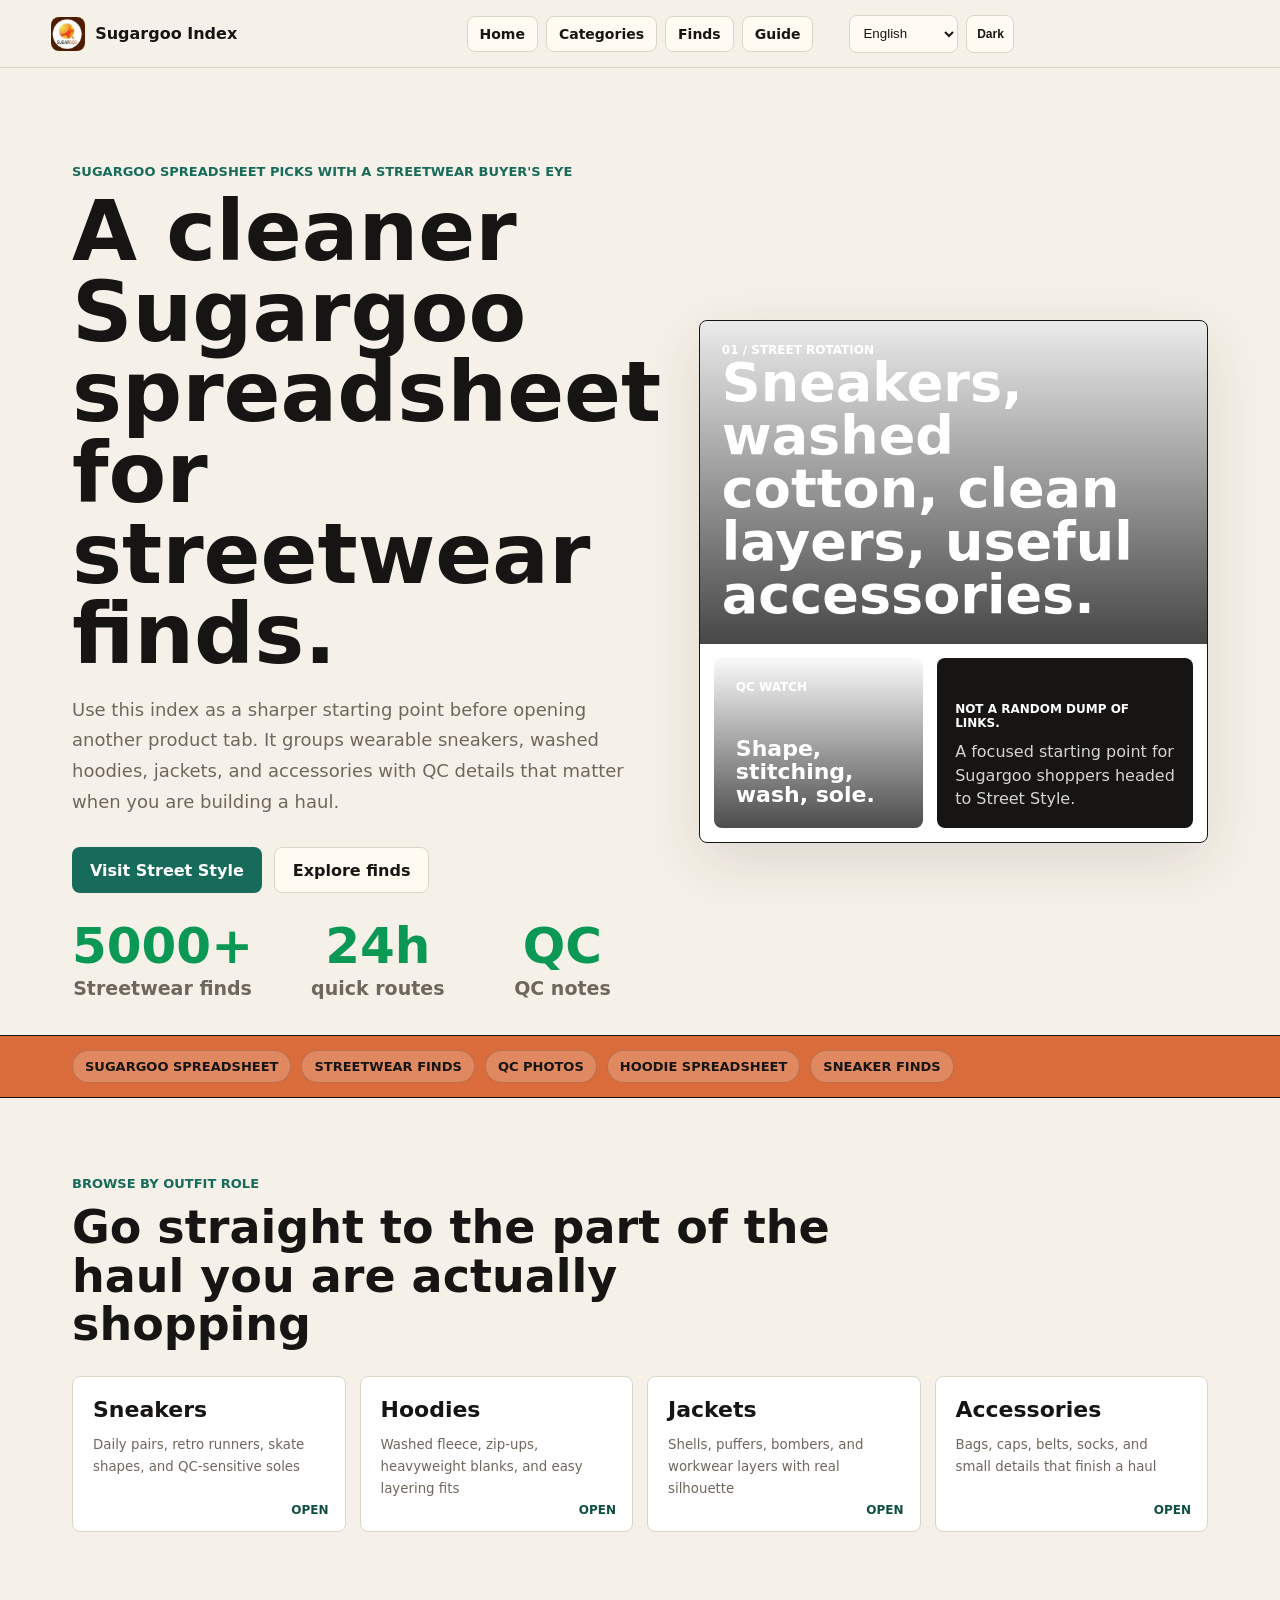
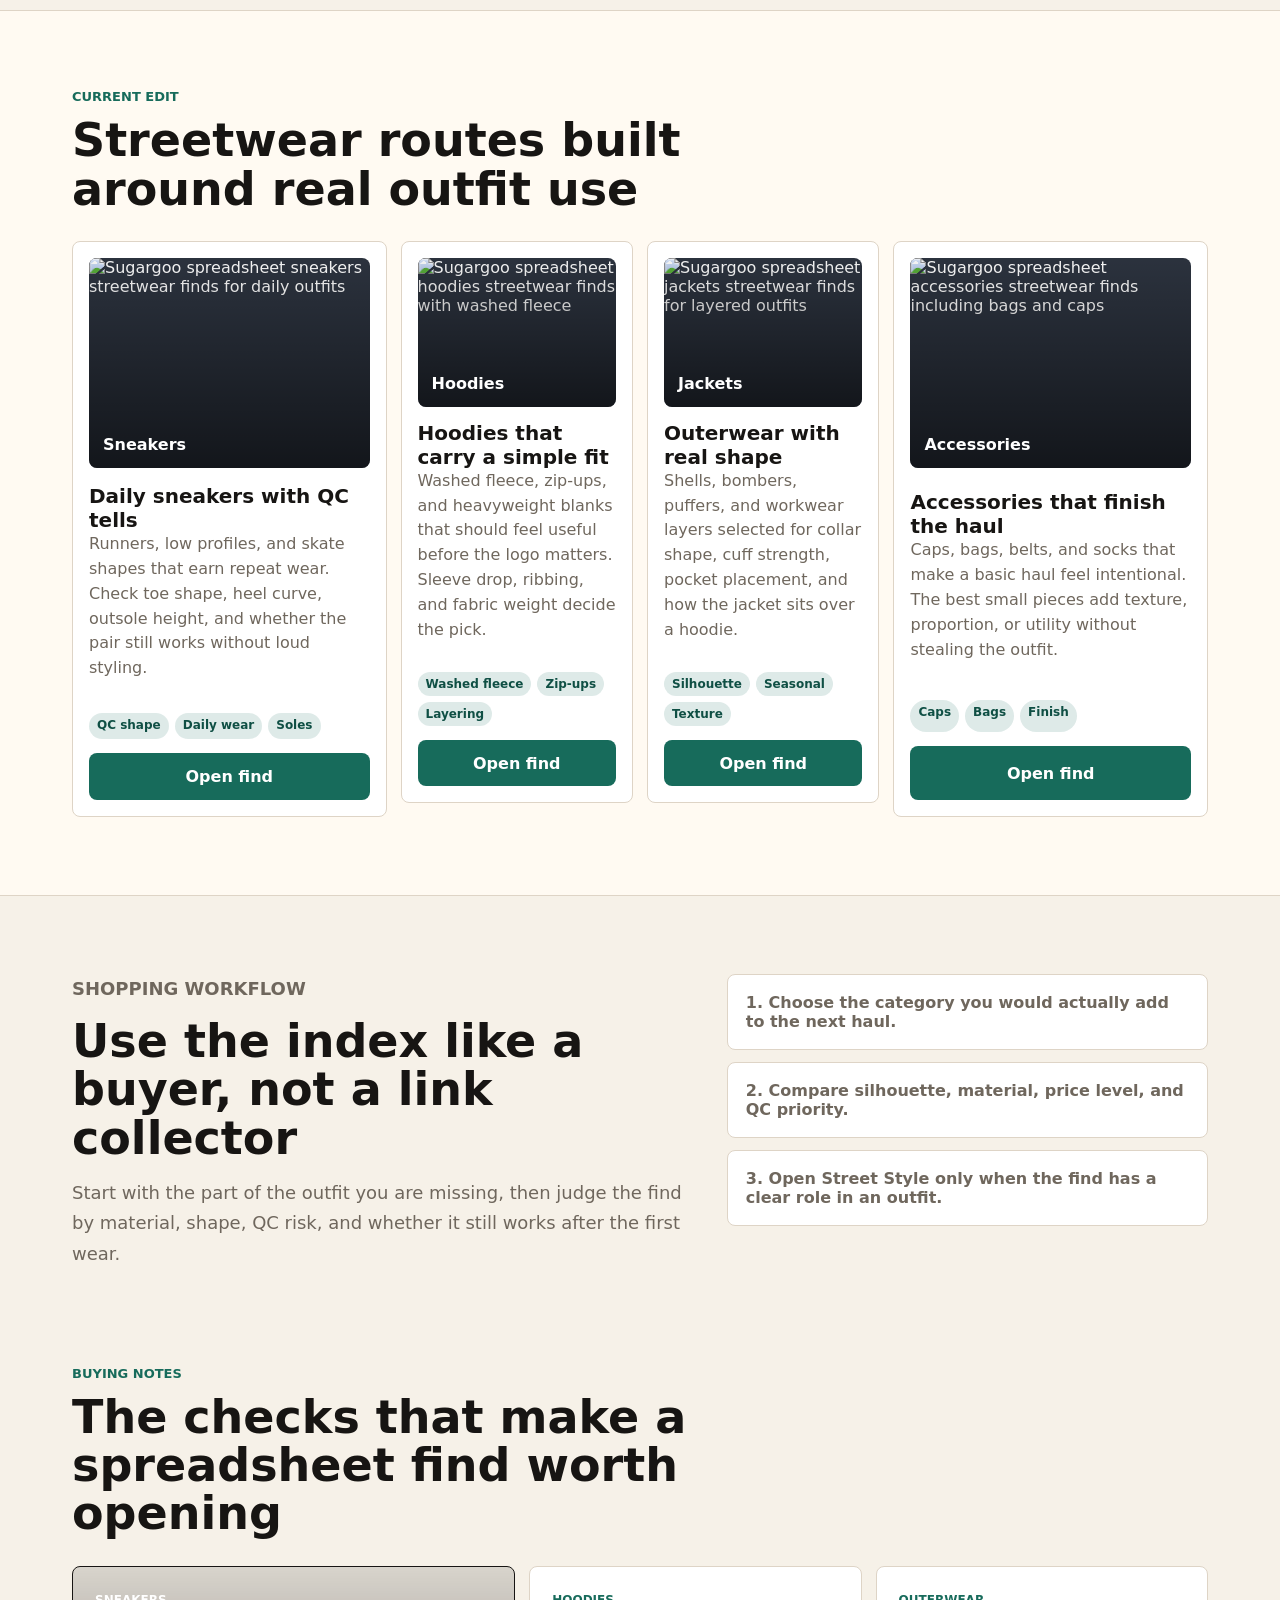
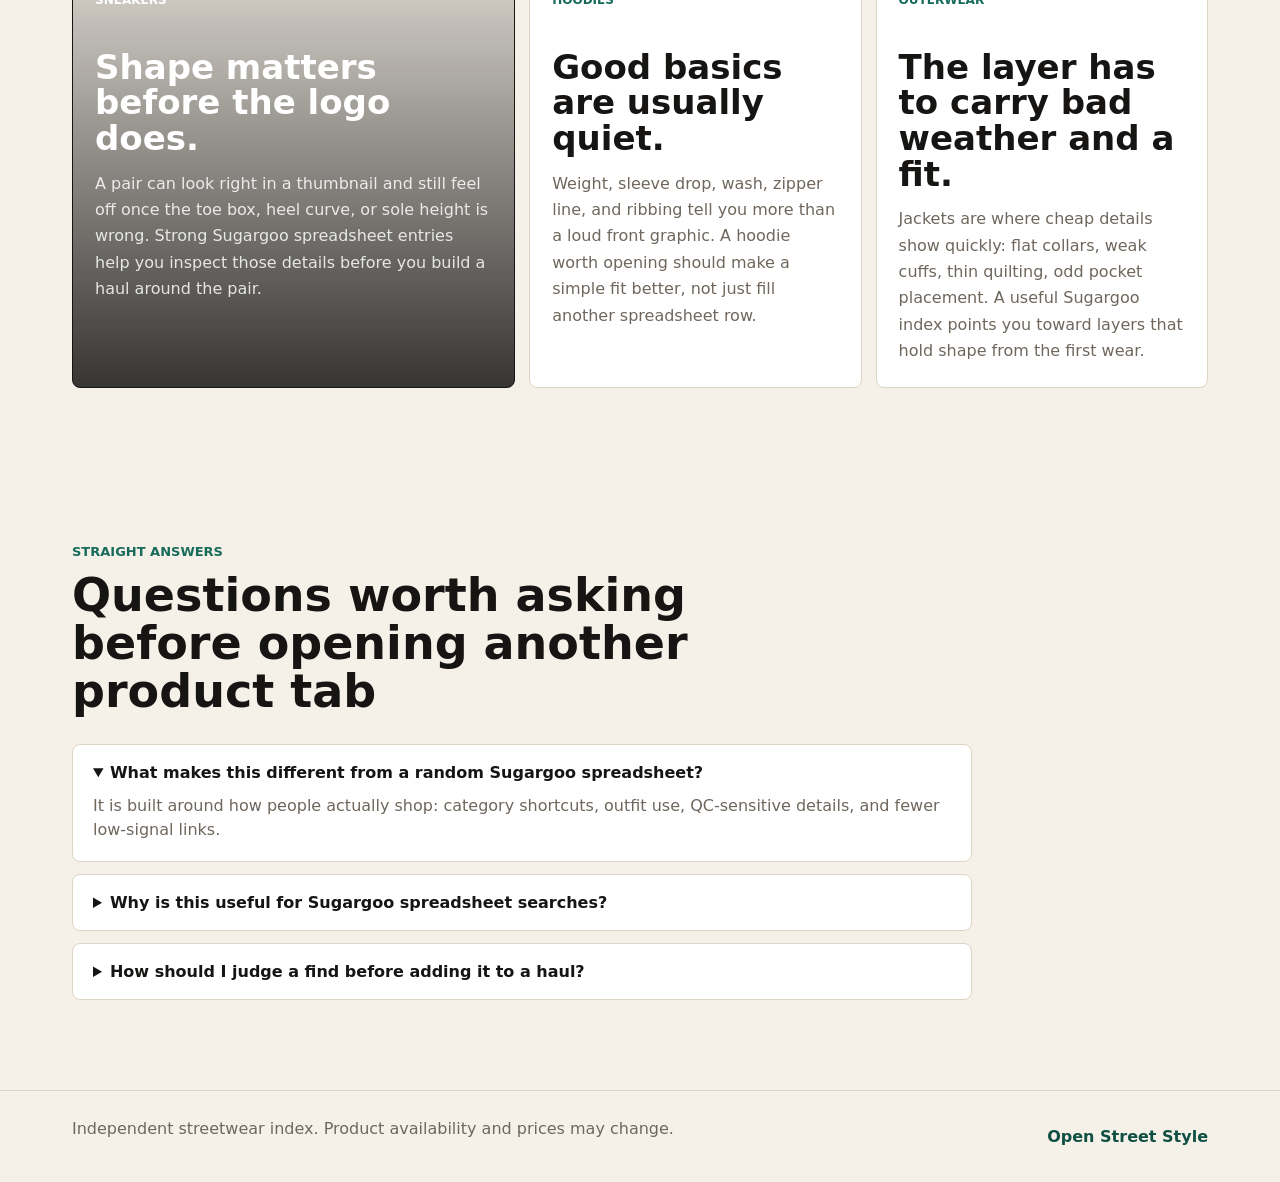
==== index.html @ de9c28c8 "deploy sugargooindex static site" ====
<!doctype html>
<html lang="en">
  <head>
    <meta charset="utf-8" />
    <meta name="viewport" content="width=device-width, initial-scale=1" />
    <title>Sugargoo Spreadsheet | Curated Streetwear Finds & QC Guide</title>
    <meta
      name="description"
      content="Find a cleaner Sugargoo spreadsheet for streetwear: sneakers, hoodies, jackets, accessories, QC notes, category shortcuts, and haul-ready picks."
    />
    <meta name="robots" content="index, follow" />
    <meta name="theme-color" content="#f6f1e8" />
    <link rel="canonical" href="https://sugargooindex.com/" />
    <link rel="alternate" hreflang="en" href="https://sugargooindex.com/?lang=en" />
    <link rel="alternate" hreflang="fr" href="https://sugargooindex.com/?lang=fr" />
    <link rel="alternate" hreflang="de" href="https://sugargooindex.com/?lang=de" />
    <link rel="alternate" hreflang="es" href="https://sugargooindex.com/?lang=es" />
    <link rel="alternate" hreflang="it" href="https://sugargooindex.com/?lang=it" />
    <link rel="alternate" hreflang="nl" href="https://sugargooindex.com/?lang=nl" />
    <link rel="alternate" hreflang="pt" href="https://sugargooindex.com/?lang=pt" />
    <link rel="alternate" hreflang="x-default" href="https://sugargooindex.com/" />
    <meta property="og:title" content="Sugargoo Spreadsheet | Streetwear Finds & QC Notes" />
    <meta
      property="og:description"
      content="A focused Sugargoo spreadsheet index for streetwear shoppers who want cleaner categories, QC details, and faster routes into useful finds."
    />
    <meta property="og:type" content="website" />
    <meta property="og:url" content="https://sugargooindex.com/" />
    <meta property="og:image" content="https://sugargooindex.com/assets/sugargoo.png" />
    <meta property="og:image:alt" content="Sugargoo spreadsheet streetwear finds logo" />
    <link rel="icon" type="image/png" href="assets/sugargoo.png" />
    <link rel="apple-touch-icon" href="assets/sugargoo.png" />
    <link rel="stylesheet" href="styles.css" />
    <script type="application/ld+json">
      {
        "@context": "https://schema.org",
        "@graph": [
          {
            "@type": "WebSite",
            "@id": "https://sugargooindex.com/#website",
            "url": "https://sugargooindex.com/",
            "name": "Sugargoo Spreadsheet Index",
            "description": "A curated Sugargoo spreadsheet index for streetwear finds, sneakers, hoodies, jackets, accessories, and QC-focused shopping notes.",
            "inLanguage": "en",
            "keywords": "Sugargoo spreadsheet, streetwear finds, sneaker finds, hoodie spreadsheet, QC photos, fashion haul",
            "image": {
              "@type": "ImageObject",
              "url": "https://sugargooindex.com/assets/sugargoo.png",
              "caption": "Sugargoo spreadsheet streetwear finds logo"
            }
          },
          {
            "@type": "ItemList",
            "@id": "https://sugargooindex.com/#streetwear-categories",
            "name": "Sugargoo spreadsheet streetwear categories",
            "itemListElement": [
              {
                "@type": "ListItem",
                "position": 1,
                "name": "Sneakers",
                "url": "https://streetstyle.maisonlooks.com/en?categorySlug=sneakers"
              },
              {
                "@type": "ListItem",
                "position": 2,
                "name": "Hoodies",
                "url": "https://streetstyle.maisonlooks.com/en?categorySlug=hoodies"
              },
              {
                "@type": "ListItem",
                "position": 3,
                "name": "Jackets",
                "url": "https://streetstyle.maisonlooks.com/en?categorySlug=jackets"
              },
              {
                "@type": "ListItem",
                "position": 4,
                "name": "Accessories",
                "url": "https://streetstyle.maisonlooks.com/en?categorySlug=accessories"
              }
            ]
          },
          {
            "@type": "FAQPage",
            "@id": "https://sugargooindex.com/#faq",
            "mainEntity": [
              {
                "@type": "Question",
                "name": "What makes this different from a random Sugargoo spreadsheet?",
                "acceptedAnswer": {
                  "@type": "Answer",
                  "text": "It is an editorial index built around how shoppers actually browse: category shortcuts, outfit use, QC-sensitive details, and fewer low-signal links."
                }
              },
              {
                "@type": "Question",
                "name": "Why is this useful for Sugargoo spreadsheet searches?",
                "acceptedAnswer": {
                  "@type": "Answer",
                  "text": "People searching for a Sugargoo spreadsheet usually want a fast route to relevant finds, not a wall of mixed links. This page keeps the routes clear."
                }
              },
              {
                "@type": "Question",
                "name": "How should I judge a find before adding it to a haul?",
                "acceptedAnswer": {
                  "@type": "Answer",
                  "text": "Start with silhouette and material, then check QC-sensitive areas such as stitching, print placement, wash, outsole shape, zipper quality, and whether the piece still works without relying on a logo."
                }
              }
            ]
          }
        ]
      }
    </script>
    <script defer src="app.js"></script>
  </head>
  <body>
    <header class="site-header" id="home">
      <a class="brand" href="#home" aria-label="Sugargoo Spreadsheet home">
        <img
          class="brand-logo"
          src="assets/sugargoo.png"
          alt="Sugargoo spreadsheet streetwear finds logo"
          width="34"
          height="34"
        />
        <span>Sugargoo Index</span>
      </a>
      <nav class="nav" aria-label="Main navigation">
        <a href="#home" data-i18n="navHome">Home</a>
        <a href="#categories" data-i18n="navCategories">Categories</a>
        <a href="#finds" data-i18n="navFinds">Finds</a>
        <a href="#guide" data-i18n="navGuide">Guide</a>
      </nav>
      <div class="header-actions">
        <select id="languageSelect" class="select" aria-label="Select language">
          <option value="en">English</option>
          <option value="de">Deutsch</option>
          <option value="fr">Francais</option>
          <option value="es">Espanol</option>
          <option value="it">Italiano</option>
          <option value="nl">Nederlands</option>
          <option value="pt">Portugues</option>
        </select>
        <button class="icon-button" id="themeToggle" type="button" aria-label="Toggle dark mode">
          <span aria-hidden="true">Dark</span>
        </button>
      </div>
    </header>

    <main>
      <section class="hero">
        <div class="hero-copy">
          <p class="eyebrow" data-i18n="eyebrow">Sugargoo spreadsheet picks with a streetwear buyer's eye</p>
          <h1 data-i18n="heroTitle">A cleaner Sugargoo spreadsheet for streetwear finds.</h1>
          <p class="hero-text" data-i18n="heroText">
            Use this index as a sharper starting point before opening another product tab. It groups wearable sneakers,
            washed hoodies, jackets, and accessories with QC details that matter when you are building a haul.
          </p>
          <div class="hero-actions">
            <a
              class="button primary promo-link"
              href="https://streetstyle.maisonlooks.com/"
              target="_blank"
              rel="noopener sponsored"
              data-i18n="heroCta"
            >
              Visit Street Style
            </a>
            <a class="button secondary" href="#finds" data-i18n="heroSecondary">Explore finds</a>
          </div>
          <dl class="metrics" aria-label="Site highlights">
            <div>
              <dt>5000+</dt>
              <dd data-i18n="metricFinds">Streetwear finds</dd>
            </div>
            <div>
              <dt>24h</dt>
              <dd data-i18n="metricAccess">quick routes</dd>
            </div>
            <div>
              <dt>QC</dt>
              <dd data-i18n="metricQc">QC notes</dd>
            </div>
          </dl>
        </div>
        <div class="hero-visual" role="img" aria-label="Sugargoo spreadsheet streetwear lookbook preview">
          <div class="lookbook-card lookbook-main">
            <span data-i18n="visualMainLabel">01 / Street rotation</span>
            <strong data-i18n="visualMainTitle">Sneakers, washed cotton, clean layers, useful accessories.</strong>
          </div>
          <div class="lookbook-row">
            <div class="lookbook-card lookbook-small">
              <span data-i18n="visualSmallLabel">QC watch</span>
              <strong data-i18n="visualSmallTitle">Shape, stitching, wash, sole.</strong>
            </div>
            <div class="lookbook-note">
              <small data-i18n="visualNoteLabel">Not a random dump of links.</small>
              <p data-i18n="visualNoteText">A focused starting point for Sugargoo shoppers headed to Street Style.</p>
            </div>
          </div>
        </div>
      </section>

      <section class="marquee-band" aria-label="Popular spreadsheet searches">
        <span>Sugargoo spreadsheet</span>
        <span>streetwear finds</span>
        <span>QC photos</span>
        <span>hoodie spreadsheet</span>
        <span>sneaker finds</span>
      </section>

      <section class="section" id="categories">
        <div class="section-heading">
          <p class="eyebrow" data-i18n="categoriesEyebrow">Browse by outfit role</p>
          <h2 data-i18n="categoriesTitle">Go straight to the part of the haul you are actually shopping</h2>
        </div>
        <div class="category-grid">
          <a
            class="category-card promo-link"
            href="https://streetstyle.maisonlooks.com/en?categorySlug=sneakers"
            target="_blank"
            rel="noopener sponsored"
          >
            <span data-i18n="catSneakersLabel">Sneakers</span>
            <small data-i18n="catSneakers">Daily pairs, retro runners, skate shapes, and QC-sensitive soles</small>
          </a>
          <a
            class="category-card promo-link"
            href="https://streetstyle.maisonlooks.com/en?categorySlug=hoodies"
            target="_blank"
            rel="noopener sponsored"
          >
            <span data-i18n="catHoodiesLabel">Hoodies</span>
            <small data-i18n="catHoodies">Washed fleece, zip-ups, heavyweight blanks, and easy layering fits</small>
          </a>
          <a
            class="category-card promo-link"
            href="https://streetstyle.maisonlooks.com/en?categorySlug=jackets"
            target="_blank"
            rel="noopener sponsored"
          >
            <span data-i18n="catJacketsLabel">Jackets</span>
            <small data-i18n="catJackets">Shells, puffers, bombers, and workwear layers with real silhouette</small>
          </a>
          <a
            class="category-card promo-link"
            href="https://streetstyle.maisonlooks.com/en?categorySlug=accessories"
            target="_blank"
            rel="noopener sponsored"
          >
            <span data-i18n="catAccessoriesLabel">Accessories</span>
            <small data-i18n="catAccessories">Bags, caps, belts, socks, and small details that finish a haul</small>
          </a>
        </div>
      </section>

      <section class="section tinted" id="finds">
        <div class="section-heading">
          <p class="eyebrow" data-i18n="findsEyebrow">Current edit</p>
          <h2 data-i18n="findsTitle">Streetwear routes built around real outfit use</h2>
        </div>
        <div class="product-grid" id="productGrid"></div>
      </section>

      <section class="section split" id="guide">
        <div>
          <p class="eyebrow" data-i18n="guideEyebrow">Shopping workflow</p>
          <h2 data-i18n="guideTitle">Use the index like a buyer, not a link collector</h2>
          <p data-i18n="guideText">
            Start with the part of the outfit you are missing, then judge the find by material, shape, QC risk,
            and whether it still works after the first wear.
          </p>
        </div>
        <ol class="steps">
          <li data-i18n="stepOne">Choose the category you would actually add to the next haul.</li>
          <li data-i18n="stepTwo">Compare silhouette, material, price level, and QC priority.</li>
          <li data-i18n="stepThree">Open Street Style only when the find has a clear role in an outfit.</li>
        </ol>
      </section>

      <section class="section notes">
        <div class="section-heading">
          <p class="eyebrow" data-i18n="notesEyebrow">Buying notes</p>
          <h2 data-i18n="notesTitle">The checks that make a spreadsheet find worth opening</h2>
        </div>
        <div class="notes-grid">
          <article class="note-feature">
            <span data-i18n="noteOneLabel">Sneakers</span>
            <h3 data-i18n="noteOneTitle">Shape matters before the logo does.</h3>
            <p data-i18n="noteOneText">
              A pair can look right in a thumbnail and still feel off once the toe box, heel curve, or sole height is
              wrong. Strong Sugargoo spreadsheet entries help you inspect those details before you build a haul around
              the pair.
            </p>
          </article>
          <article>
            <span data-i18n="noteTwoLabel">Hoodies</span>
            <h3 data-i18n="noteTwoTitle">Good basics are usually quiet.</h3>
            <p data-i18n="noteTwoText">
              Weight, sleeve drop, wash, zipper line, and ribbing tell you more than a loud front graphic. A hoodie
              worth opening should make a simple fit better, not just fill another spreadsheet row.
            </p>
          </article>
          <article>
            <span data-i18n="noteThreeLabel">Outerwear</span>
            <h3 data-i18n="noteThreeTitle">The layer has to carry bad weather and a fit.</h3>
            <p data-i18n="noteThreeText">
              Jackets are where cheap details show quickly: flat collars, weak cuffs, thin quilting, odd pocket
              placement. A useful Sugargoo index points you toward layers that hold shape from the first wear.
            </p>
          </article>
        </div>
      </section>

      <section class="section faq">
        <div class="section-heading">
          <p class="eyebrow" data-i18n="faqEyebrow">Straight answers</p>
          <h2 data-i18n="faqTitle">Questions worth asking before opening another product tab</h2>
        </div>
        <details open>
          <summary data-i18n="faqOneQ">What makes this different from a random Sugargoo spreadsheet?</summary>
          <p data-i18n="faqOneA">
            It is built around how people actually shop: category shortcuts, outfit use, QC-sensitive details, and
            fewer low-signal links.
          </p>
        </details>
        <details>
          <summary data-i18n="faqTwoQ">Why is this useful for Sugargoo spreadsheet searches?</summary>
          <p data-i18n="faqTwoA">
            Searchers usually want a fast route to relevant finds, not a wall of mixed links. This page keeps sneakers,
            hoodies, jackets, and accessories separated so the next click is more intentional.
          </p>
        </details>
        <details>
          <summary data-i18n="faqThreeQ">How should I judge a find before adding it to a haul?</summary>
          <p data-i18n="faqThreeA">
            Start with silhouette and material, then check QC-sensitive areas: stitching, print placement, wash,
            outsole shape, zipper quality, and whether the piece still works without relying on a logo.
          </p>
        </details>
      </section>
    </main>

    <footer class="site-footer">
      <p data-i18n="footerText">Independent streetwear index. Product availability and prices may change.</p>
      <a
        class="promo-link"
        href="https://streetstyle.maisonlooks.com/"
        target="_blank"
        rel="noopener sponsored"
        data-i18n="footerCta"
        >Open Street Style</a
      >
    </footer>
  </body>
</html>
---- styles.css ----
:root {
  color-scheme: light;
  --bg: #f6f1e8;
  --surface: #fffaf2;
  --surface-strong: #ffffff;
  --text: #171513;
  --muted: #6f675d;
  --line: #ded4c6;
  --accent: #176b5b;
  --accent-strong: #0f4f44;
  --warm: #d96c3a;
  --ink: #2d3440;
  --shadow: 0 18px 60px rgba(39, 31, 22, 0.12);
  font-family:
    Inter, ui-sans-serif, system-ui, -apple-system, BlinkMacSystemFont, "Segoe UI", sans-serif;
}

:root[data-theme="dark"] {
  color-scheme: dark;
  --bg: #151719;
  --surface: #202327;
  --surface-strong: #282c31;
  --text: #f4efe7;
  --muted: #b6ada3;
  --line: #3b4148;
  --accent: #69c5aa;
  --accent-strong: #9be3cd;
  --warm: #f09a66;
  --ink: #d7dde4;
  --shadow: 0 18px 60px rgba(0, 0, 0, 0.32);
}

* {
  box-sizing: border-box;
}

html {
  scroll-behavior: smooth;
}

body {
  margin: 0;
  background: var(--bg);
  color: var(--text);
}

a {
  color: inherit;
  text-decoration: none;
}

.site-header {
  position: sticky;
  top: 0;
  z-index: 20;
  display: grid;
  grid-template-columns: minmax(190px, 1fr) auto minmax(190px, 1fr);
  gap: 18px;
  align-items: center;
  min-height: 68px;
  padding: 12px clamp(18px, 4vw, 56px);
  background: color-mix(in srgb, var(--bg) 88%, transparent);
  border-bottom: 1px solid var(--line);
  backdrop-filter: blur(16px);
}

.brand,
.nav,
.header-actions,
.hero-actions,
.metrics,
.visual-toolbar,
.site-footer {
  display: flex;
  align-items: center;
}

.brand {
  gap: 10px;
  font-weight: 800;
}

.brand-logo {
  width: 34px;
  height: 34px;
  object-fit: cover;
  border-radius: 8px;
}

.nav {
  justify-content: center;
  gap: 8px;
}

.nav a,
.select,
.icon-button {
  border: 1px solid var(--line);
  background: var(--surface);
  color: var(--text);
  border-radius: 8px;
}

.nav a {
  padding: 9px 12px;
  font-size: 14px;
  font-weight: 650;
}

.header-actions {
  justify-self: start;
  margin-left: 18px;
  gap: 8px;
}

.select,
.icon-button {
  height: 38px;
}

.select {
  padding: 0 9px;
}

.icon-button {
  min-width: 48px;
  cursor: pointer;
  font-size: 12px;
  font-weight: 800;
}

.hero {
  display: grid;
  grid-template-columns: minmax(0, 1.05fr) minmax(320px, 0.95fr);
  gap: clamp(28px, 5vw, 72px);
  align-items: center;
  min-height: calc(100vh - 68px);
  padding: clamp(52px, 8vw, 96px) clamp(18px, 6vw, 72px) 36px;
}

.eyebrow {
  margin: 0 0 12px;
  color: var(--accent);
  font-size: 13px;
  font-weight: 800;
  letter-spacing: 0;
  text-transform: uppercase;
}

h1,
h2,
p {
  margin-top: 0;
}

h1 {
  max-width: 840px;
  margin-bottom: 20px;
  font-size: clamp(44px, 7vw, 84px);
  line-height: 0.96;
  letter-spacing: 0;
}

h2 {
  margin-bottom: 16px;
  font-size: clamp(28px, 4vw, 46px);
  line-height: 1.05;
  letter-spacing: 0;
}

.hero-text,
.split p {
  max-width: 720px;
  color: var(--muted);
  font-size: 18px;
  line-height: 1.7;
}

.hero-actions {
  flex-wrap: wrap;
  gap: 12px;
  margin: 30px 0;
}

.button {
  display: inline-flex;
  align-items: center;
  justify-content: center;
  min-height: 46px;
  padding: 0 18px;
  border-radius: 8px;
  font-weight: 800;
}

.button.primary {
  color: #fff;
  background: var(--accent);
}

.button.primary:hover {
  background: var(--accent-strong);
}

.button.secondary {
  border: 1px solid var(--line);
  background: var(--surface);
}

.metrics {
  flex-wrap: wrap;
  gap: clamp(26px, 5vw, 58px);
  margin: 0;
}

.metrics div {
  min-width: 120px;
  padding: 0;
  text-align: center;
  background: transparent;
  border: 0;
  border-radius: 0;
}

.metrics dt {
  color: #0b9854;
  font-size: clamp(36px, 5vw, 50px);
  line-height: 0.95;
  font-weight: 900;
}

.metrics dd {
  margin: 7px 0 0;
  color: var(--muted);
  font-size: 19px;
  line-height: 1.15;
  font-weight: 850;
}

.hero-visual {
  display: grid;
  grid-template-rows: 1fr auto;
  gap: 14px;
  min-height: 520px;
  padding: 0;
  overflow: hidden;
  background: var(--surface-strong);
  border: 1px solid var(--text);
  border-radius: 8px;
  box-shadow: var(--shadow);
}

.lookbook-card {
  display: flex;
  flex-direction: column;
  justify-content: space-between;
  min-height: 100%;
  padding: 22px;
  color: #fff;
  background:
    linear-gradient(180deg, rgba(0, 0, 0, 0.08), rgba(0, 0, 0, 0.72)),
    url("https://images.unsplash.com/photo-1529139574466-a303027c1d8b?auto=format&fit=crop&w=1100&q=80") center /
      cover;
}

.lookbook-card span,
.lookbook-note small {
  font-size: 12px;
  font-weight: 900;
  text-transform: uppercase;
}

.lookbook-card strong {
  max-width: 520px;
  font-size: clamp(28px, 5vw, 54px);
  line-height: 0.98;
}

.lookbook-row {
  display: grid;
  grid-template-columns: 0.9fr 1.1fr;
  gap: 14px;
  padding: 0 14px 14px;
}

.lookbook-small {
  min-height: 170px;
  background:
    linear-gradient(180deg, rgba(0, 0, 0, 0.02), rgba(0, 0, 0, 0.7)),
    url("https://images.unsplash.com/photo-1552346154-21d32810aba3?auto=format&fit=crop&w=700&q=80") center / cover;
  border-radius: 8px;
}

.lookbook-small strong {
  font-size: 22px;
  line-height: 1.05;
}

.lookbook-note {
  display: flex;
  flex-direction: column;
  justify-content: flex-end;
  padding: 18px;
  color: #fff;
  background: var(--text);
  border-radius: 8px;
}

.lookbook-note p {
  margin: 10px 0 0;
  color: rgba(255, 255, 255, 0.82);
  line-height: 1.45;
}

.marquee-band {
  display: flex;
  gap: 10px;
  align-items: center;
  overflow: hidden;
  padding: 14px clamp(18px, 6vw, 72px);
  color: var(--text);
  background: var(--warm);
  border-block: 1px solid var(--text);
}

.marquee-band span {
  flex: 0 0 auto;
  padding: 8px 12px;
  background: rgba(255, 255, 255, 0.2);
  border: 1px solid rgba(0, 0, 0, 0.18);
  border-radius: 999px;
  font-size: 13px;
  font-weight: 900;
  text-transform: uppercase;
}

.section {
  padding: 78px clamp(18px, 6vw, 72px);
}

.tinted {
  background: var(--surface);
  border-block: 1px solid var(--line);
}

.section-heading {
  max-width: 780px;
  margin-bottom: 28px;
}

.category-grid,
.product-grid {
  display: grid;
  grid-template-columns: repeat(4, minmax(0, 1fr));
  gap: 14px;
}

.product-grid {
  grid-template-columns: 1.15fr 0.85fr 0.85fr 1.15fr;
}

.category-card,
.product-card,
details,
.steps li {
  background: var(--surface-strong);
  border: 1px solid var(--line);
  border-radius: 8px;
}

.category-card {
  position: relative;
  min-height: 156px;
  padding: 20px;
  overflow: hidden;
  transition:
    transform 160ms ease,
    border-color 160ms ease;
}

.category-card::after {
  content: "Open";
  position: absolute;
  right: 16px;
  bottom: 14px;
  color: var(--accent-strong);
  font-size: 12px;
  font-weight: 900;
  text-transform: uppercase;
}

.category-card:hover {
  border-color: var(--text);
  transform: translateY(-3px);
}

.category-card span {
  display: block;
  margin-bottom: 12px;
  font-size: 22px;
  font-weight: 900;
}

.category-card small,
.product-card p,
details p {
  color: var(--muted);
  line-height: 1.55;
}

.product-card {
  display: grid;
  gap: 14px;
  padding: 16px;
}

.product-card:nth-child(1),
.product-card:nth-child(4) {
  grid-row: span 2;
}

.product-media {
  position: relative;
  display: grid;
  place-items: end start;
  aspect-ratio: 4 / 3;
  padding: 14px;
  overflow: hidden;
  color: #fff;
  background: var(--ink);
  border-radius: 8px;
}

.product-media::after {
  content: "";
  position: absolute;
  inset: 0;
  background: linear-gradient(180deg, rgba(0, 0, 0, 0.04), rgba(0, 0, 0, 0.58));
  z-index: 1;
}

.product-media img {
  position: absolute;
  inset: 0;
  width: 100%;
  height: 100%;
  object-fit: cover;
}

.product-media span {
  position: relative;
  z-index: 2;
  font-weight: 900;
}

.product-card h3 {
  margin: 0;
  font-size: 20px;
}

.tags {
  display: flex;
  flex-wrap: wrap;
  gap: 6px;
}

.tags span {
  padding: 5px 8px;
  color: var(--accent-strong);
  background: color-mix(in srgb, var(--accent) 14%, transparent);
  border-radius: 999px;
  font-size: 12px;
  font-weight: 800;
}

.split {
  display: grid;
  grid-template-columns: minmax(0, 0.9fr) minmax(320px, 0.7fr);
  gap: 36px;
  align-items: start;
}

.notes {
  padding-top: 0;
}

.notes-grid {
  display: grid;
  grid-template-columns: 1.2fr 0.9fr 0.9fr;
  gap: 14px;
}

.notes-grid article {
  min-height: 280px;
  padding: 22px;
  background: var(--surface-strong);
  border: 1px solid var(--line);
  border-radius: 8px;
}

.notes-grid .note-feature {
  color: #fff;
  background:
    linear-gradient(180deg, rgba(0, 0, 0, 0.12), rgba(0, 0, 0, 0.78)),
    url("https://images.unsplash.com/photo-1542291026-7eec264c27ff?auto=format&fit=crop&w=900&q=80") center / cover;
  border-color: var(--text);
}

.notes-grid span {
  color: var(--accent);
  font-size: 12px;
  font-weight: 900;
  text-transform: uppercase;
}

.note-feature span {
  color: #fff;
}

.notes-grid h3 {
  margin: 42px 0 14px;
  font-size: clamp(22px, 3vw, 34px);
  line-height: 1.05;
}

.notes-grid p {
  margin: 0;
  color: var(--muted);
  line-height: 1.65;
}

.note-feature p {
  color: rgba(255, 255, 255, 0.84);
}

.steps {
  display: grid;
  gap: 12px;
  margin: 0;
  padding: 0;
  list-style-position: inside;
}

.steps li {
  padding: 18px;
  color: var(--muted);
  font-weight: 700;
}

details {
  max-width: 900px;
  margin-bottom: 12px;
  padding: 18px 20px;
}

summary {
  cursor: pointer;
  font-weight: 900;
}

details p {
  margin: 12px 0 0;
}

.site-footer {
  justify-content: space-between;
  gap: 18px;
  padding: 28px clamp(18px, 6vw, 72px);
  color: var(--muted);
  border-top: 1px solid var(--line);
}

.site-footer a {
  color: var(--accent-strong);
  font-weight: 900;
}

@media (max-width: 920px) {
  .site-header {
    grid-template-columns: 1fr auto;
  }

  .header-actions {
    justify-self: end;
    margin-left: 0;
  }

  .nav {
    grid-column: 1 / -1;
    justify-content: flex-start;
    overflow-x: auto;
  }

  .hero,
  .split,
  .notes-grid {
    grid-template-columns: 1fr;
  }

  .hero {
    min-height: auto;
  }

  .hero-visual {
    min-height: 420px;
  }

  .category-grid,
  .product-grid {
    grid-template-columns: repeat(2, minmax(0, 1fr));
  }

  .product-card:nth-child(1),
  .product-card:nth-child(4) {
    grid-row: auto;
  }
}

@media (max-width: 560px) {
  .site-header {
    padding-inline: 14px;
  }

  .brand span:last-child {
    display: none;
  }

  .hero,
  .section {
    padding-inline: 14px;
  }

  h1 {
    font-size: 42px;
  }

  .category-grid,
  .product-grid,
  .lookbook-row {
    grid-template-columns: 1fr;
  }

  .hero-visual {
    min-height: auto;
  }

  .site-footer {
    align-items: flex-start;
    flex-direction: column;
  }
}
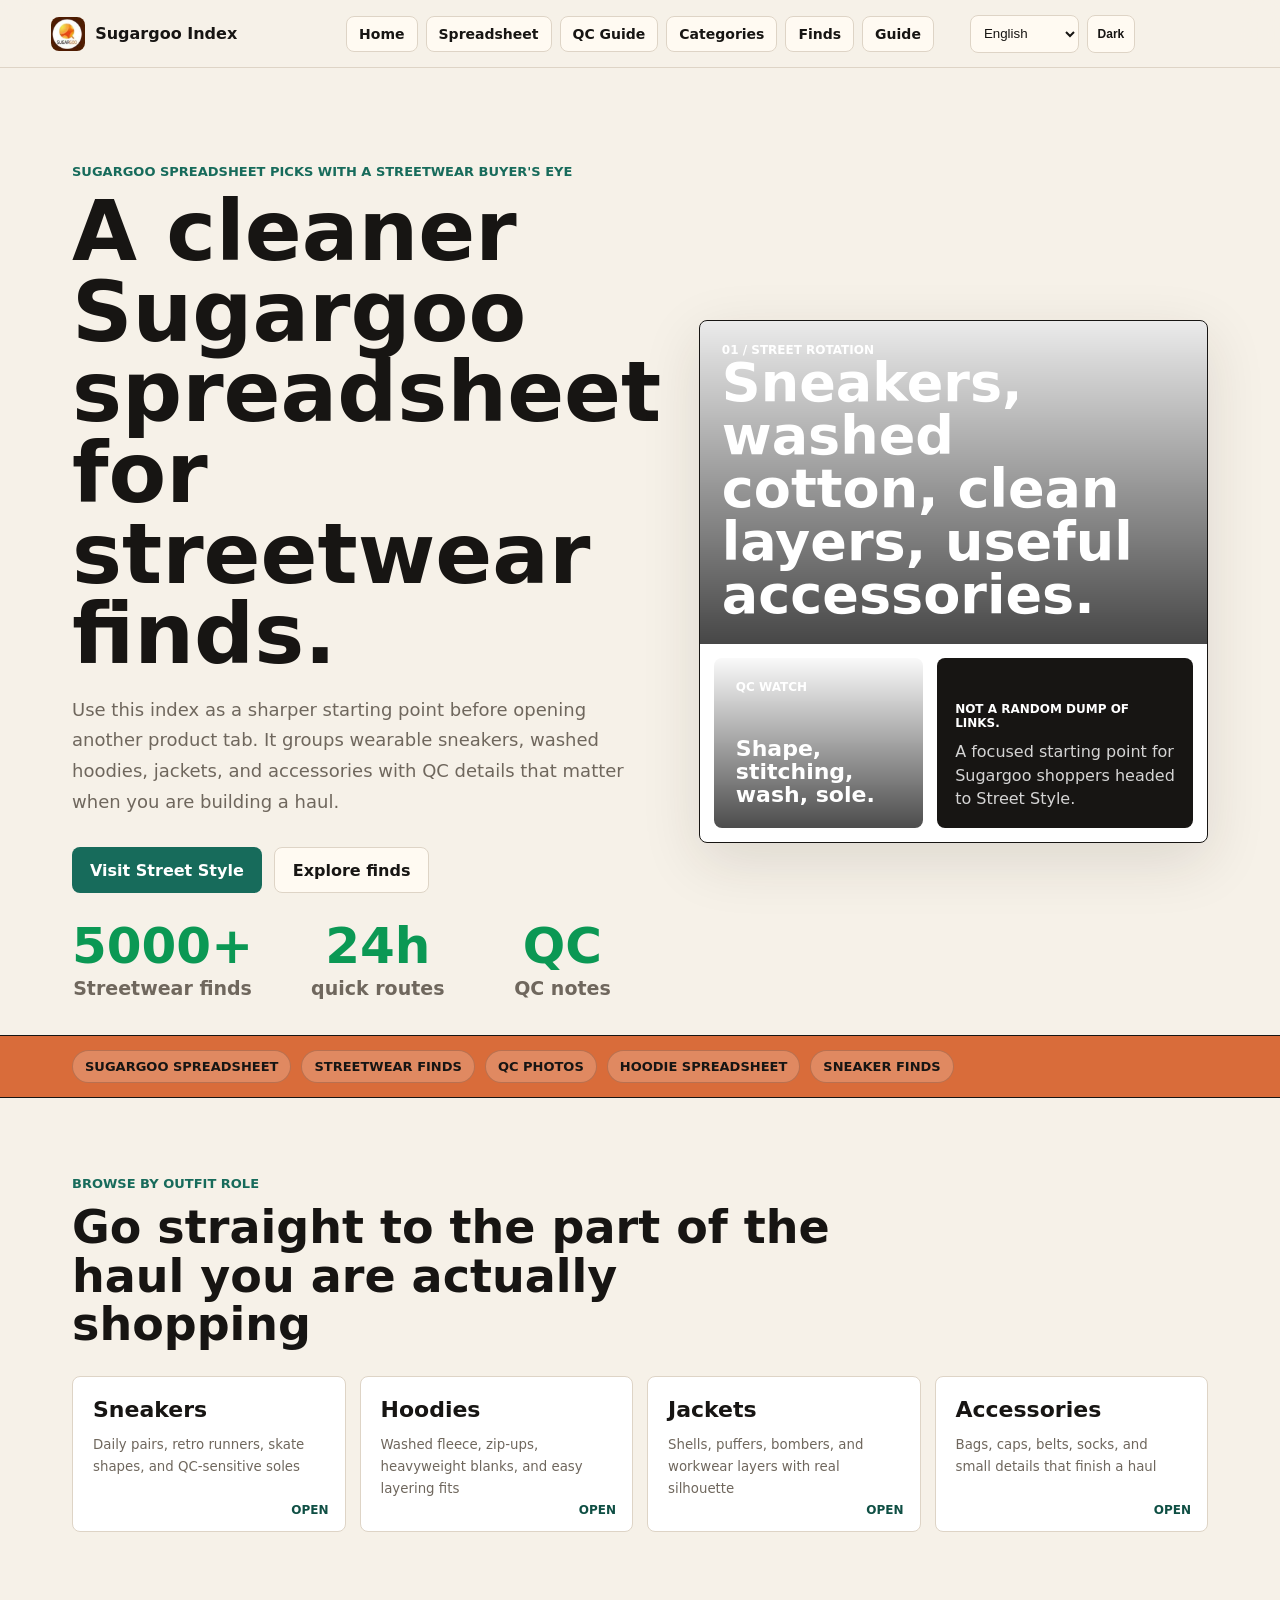
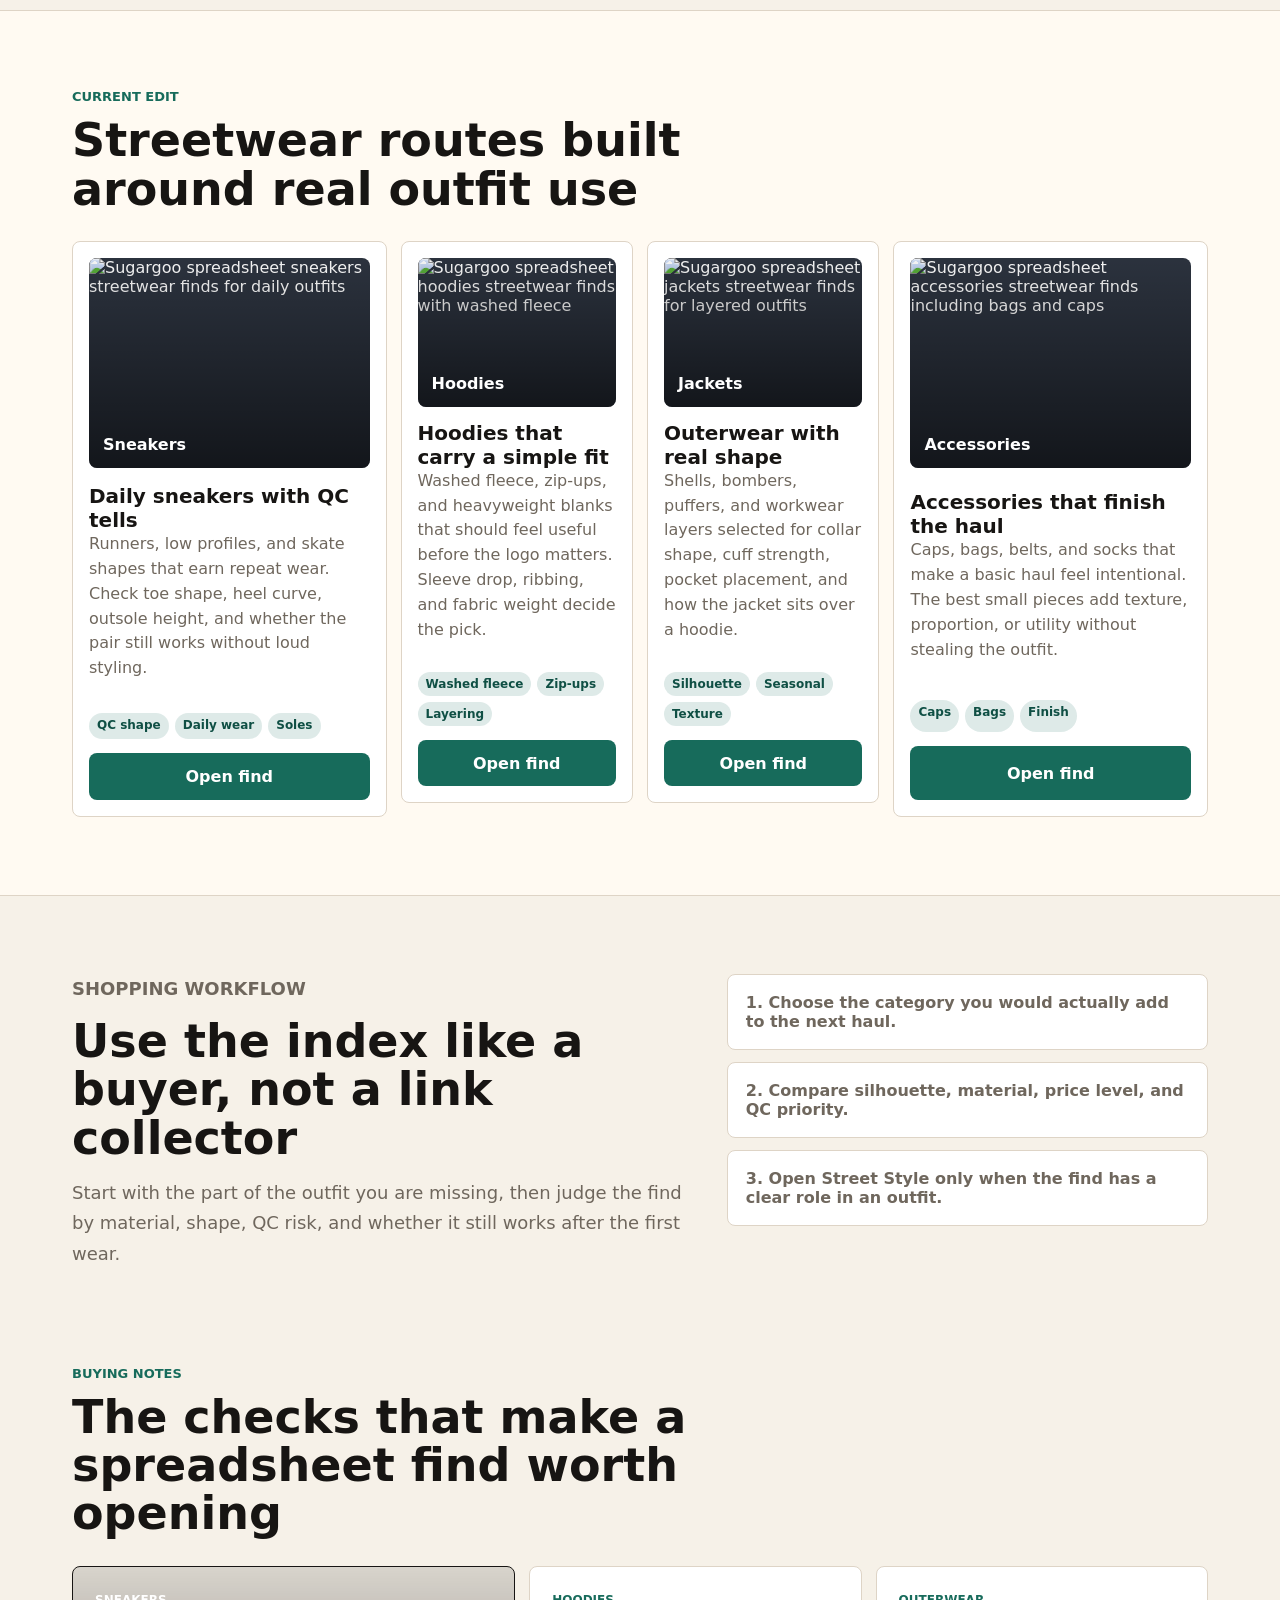
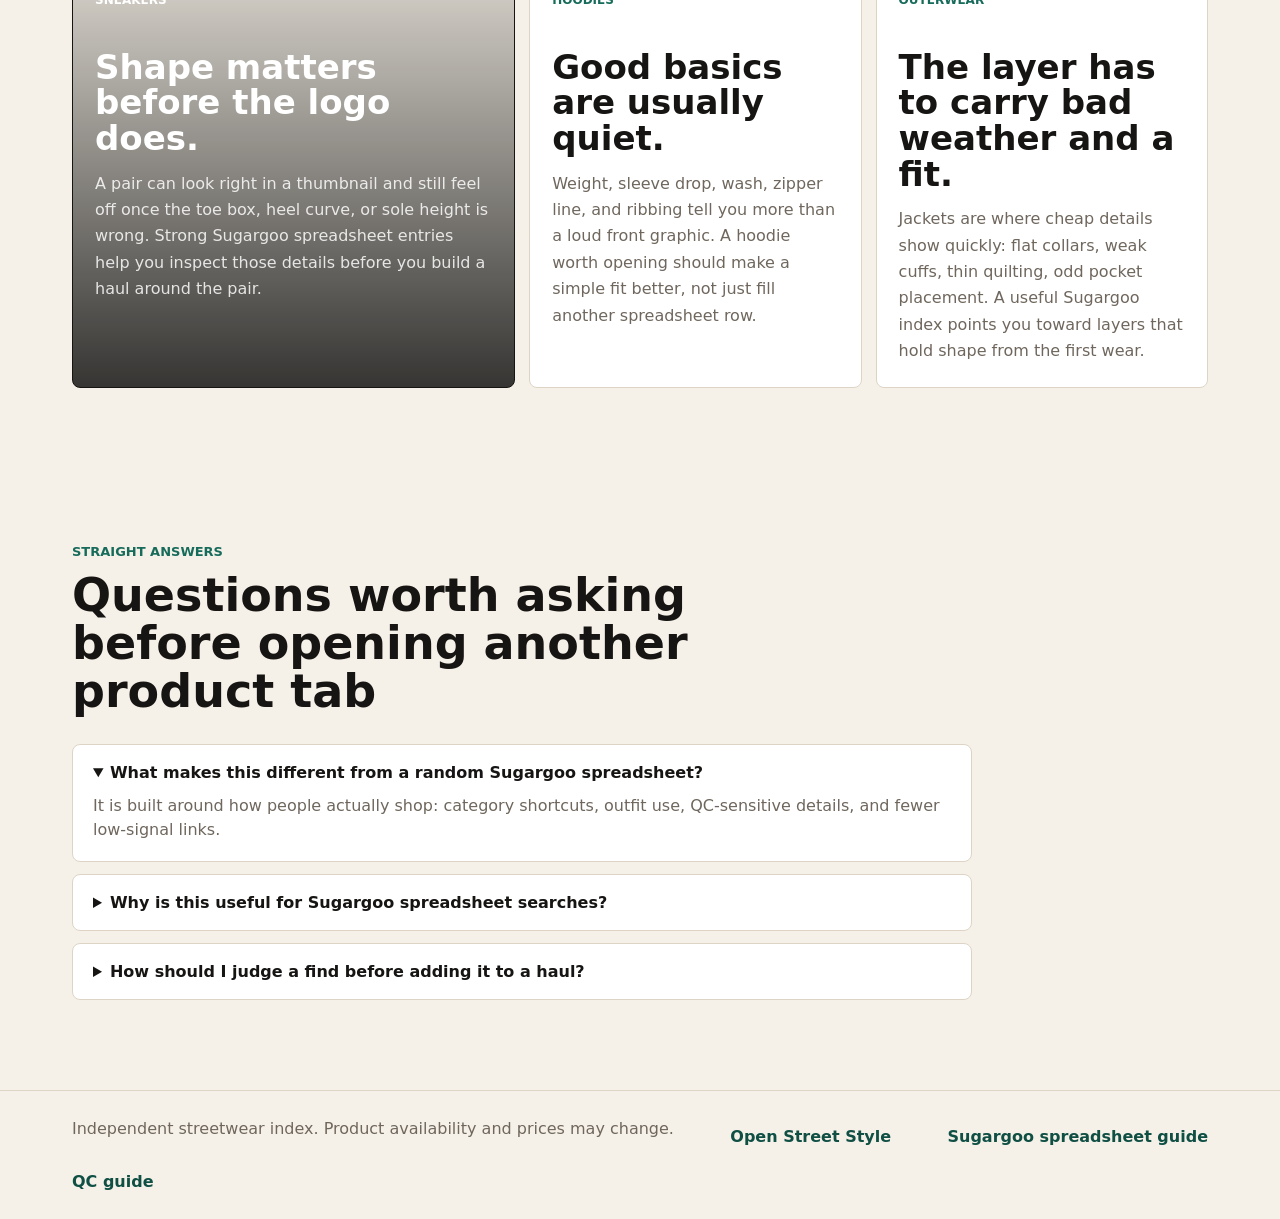
==== commit 99cd7c37: "add spreadsheet and qc guide index pages" ====
--- a/index.html
+++ b/index.html
@@ -129,6 +129,8 @@
       </a>
       <nav class="nav" aria-label="Main navigation">
         <a href="#home" data-i18n="navHome">Home</a>
+        <a href="/sugargoo-spreadsheet/">Spreadsheet</a>
+        <a href="/qc-guide/">QC Guide</a>
         <a href="#categories" data-i18n="navCategories">Categories</a>
         <a href="#finds" data-i18n="navFinds">Finds</a>
         <a href="#guide" data-i18n="navGuide">Guide</a>
@@ -353,6 +355,8 @@
         data-i18n="footerCta"
         >Open Street Style</a
       >
+      <a href="/sugargoo-spreadsheet/">Sugargoo spreadsheet guide</a>
+      <a href="/qc-guide/">QC guide</a>
     </footer>
   </body>
 </html>
--- a/styles.css
+++ b/styles.css
@@ -563,6 +563,7 @@
 
 .site-footer {
   justify-content: space-between;
+  flex-wrap: wrap;
   gap: 18px;
   padding: 28px clamp(18px, 6vw, 72px);
   color: var(--muted);
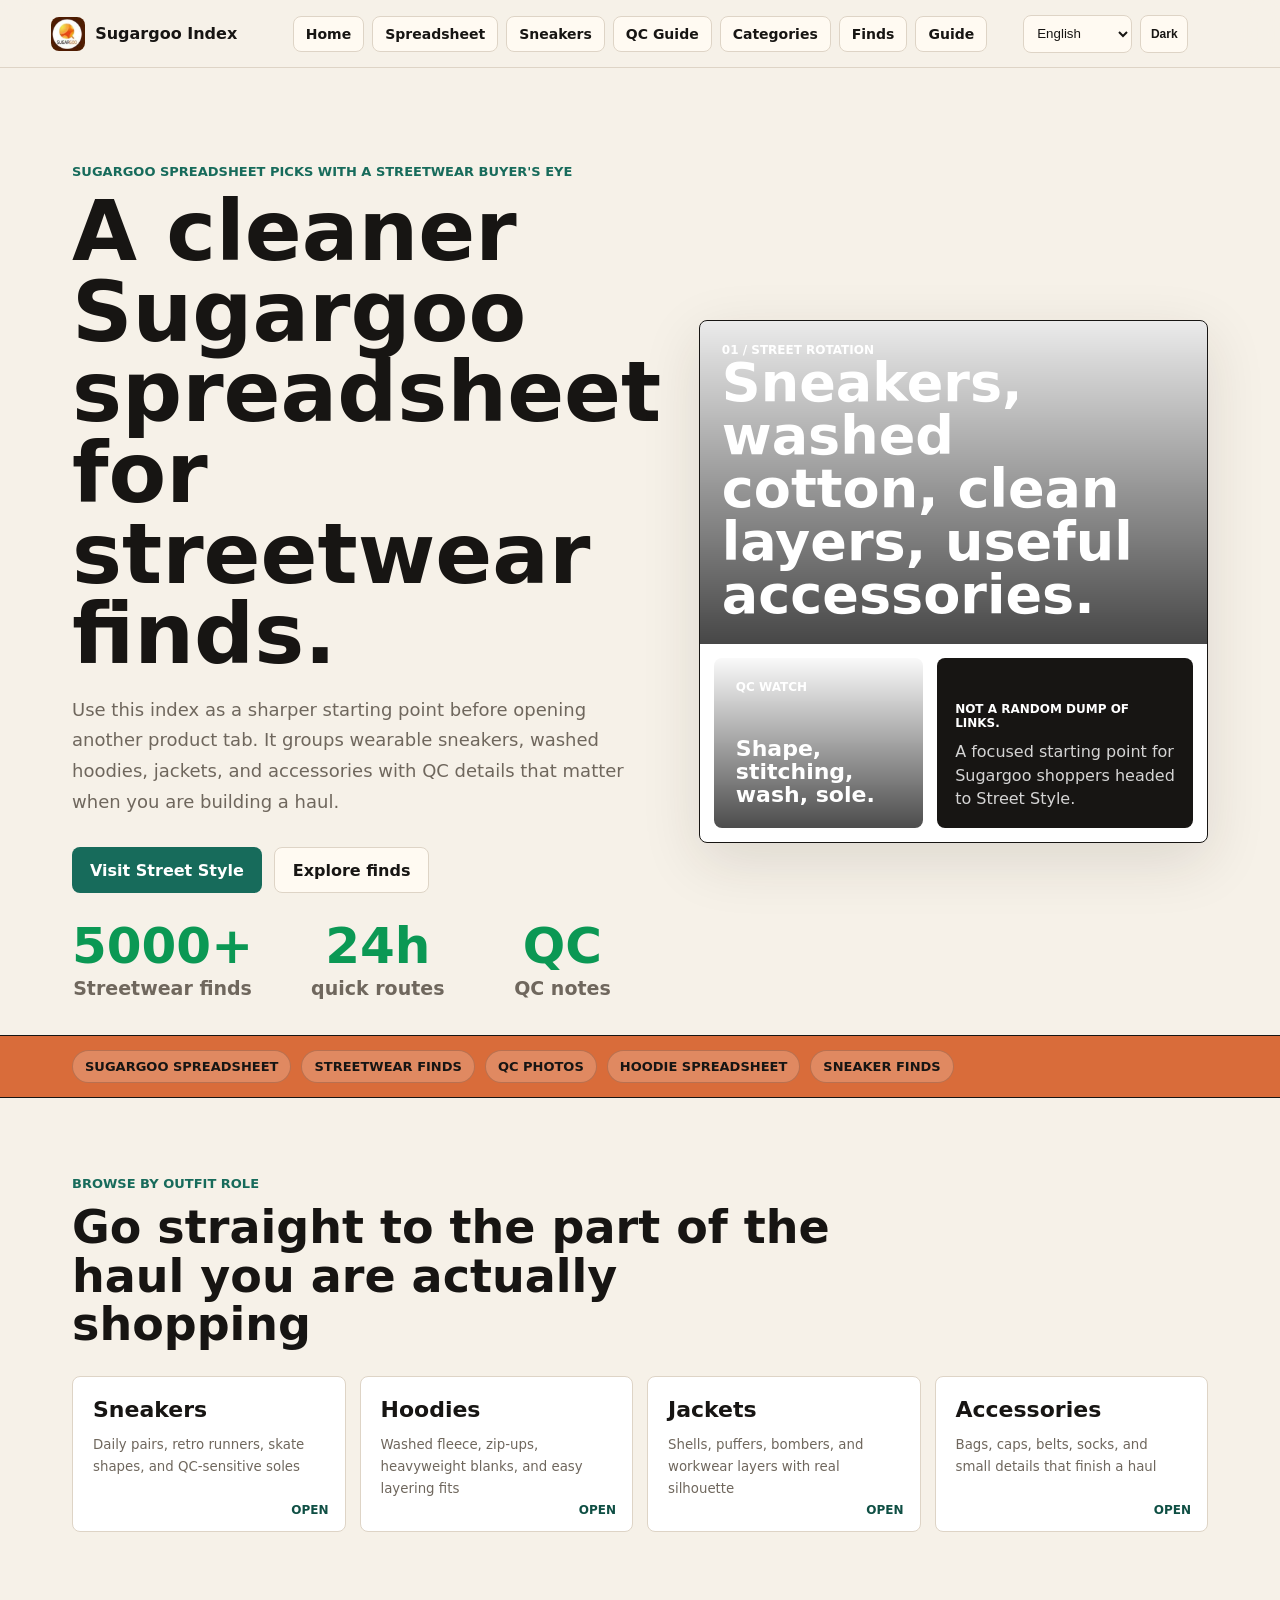
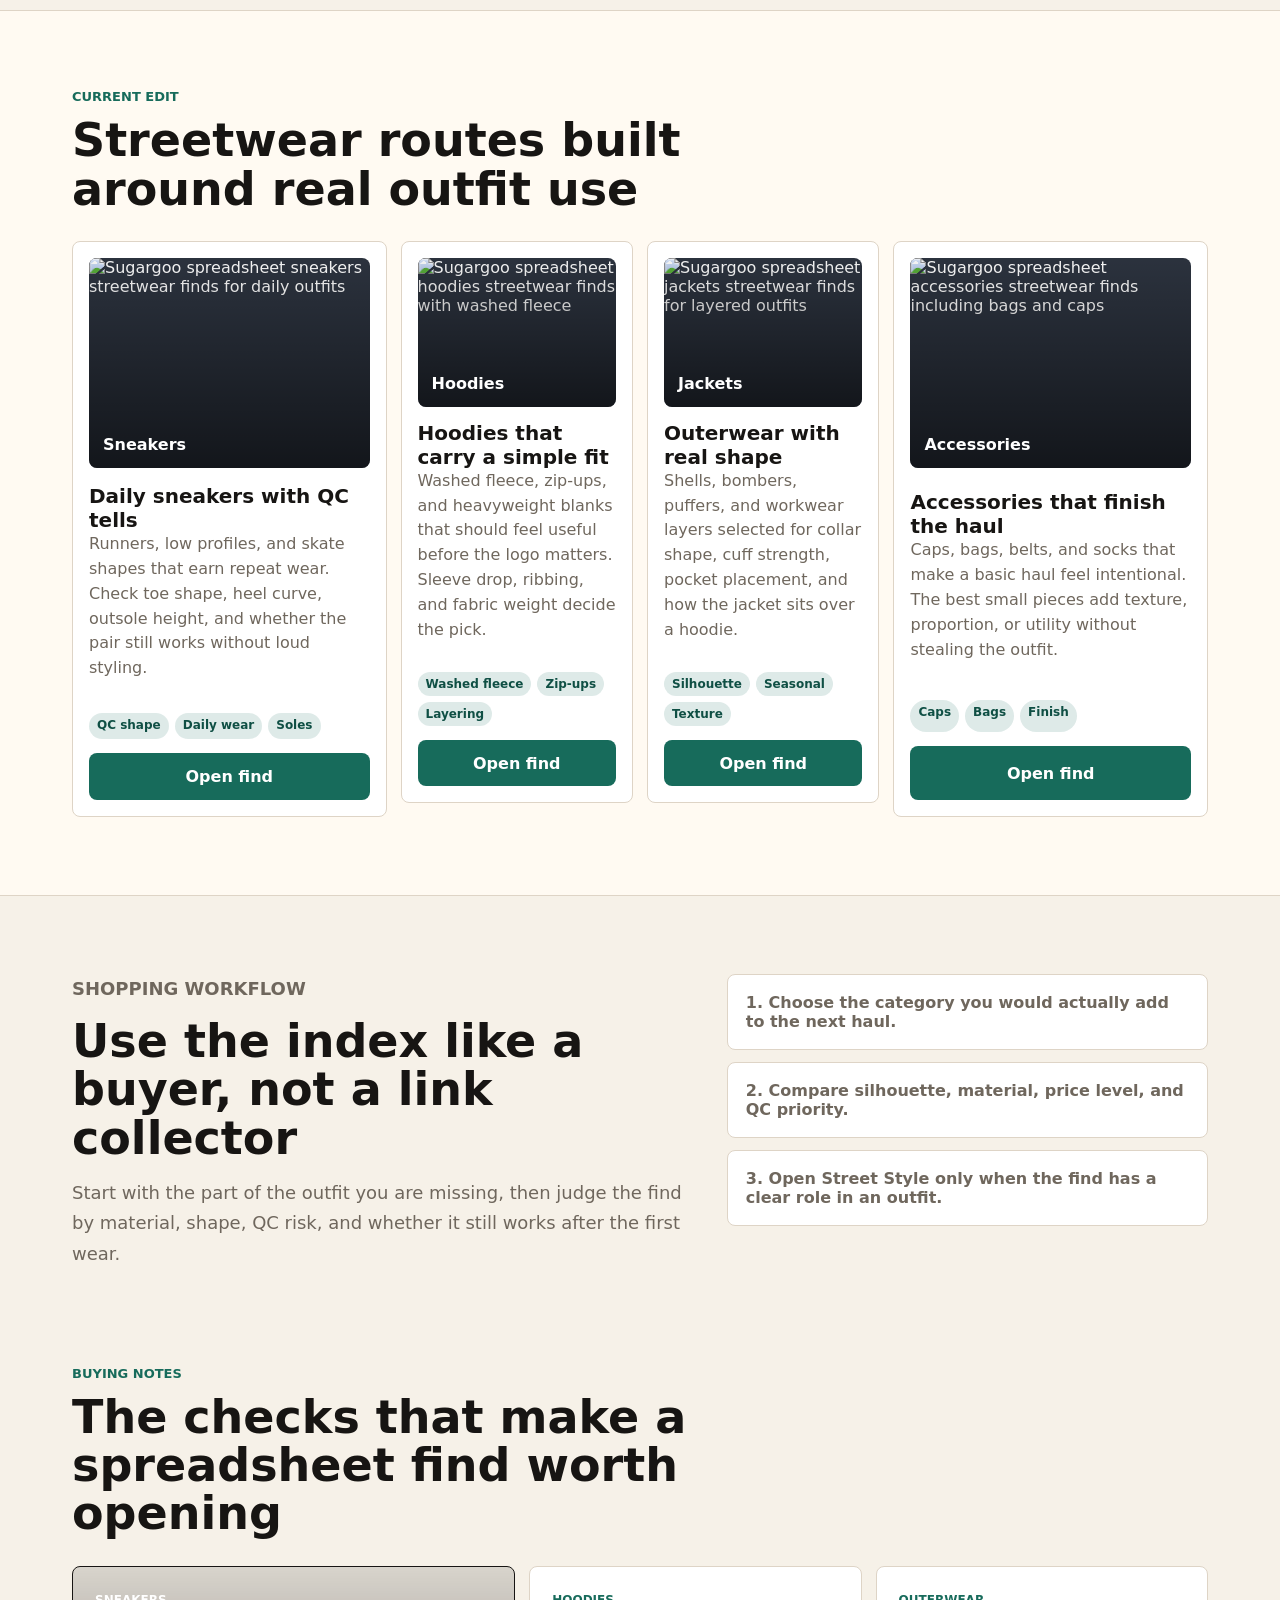
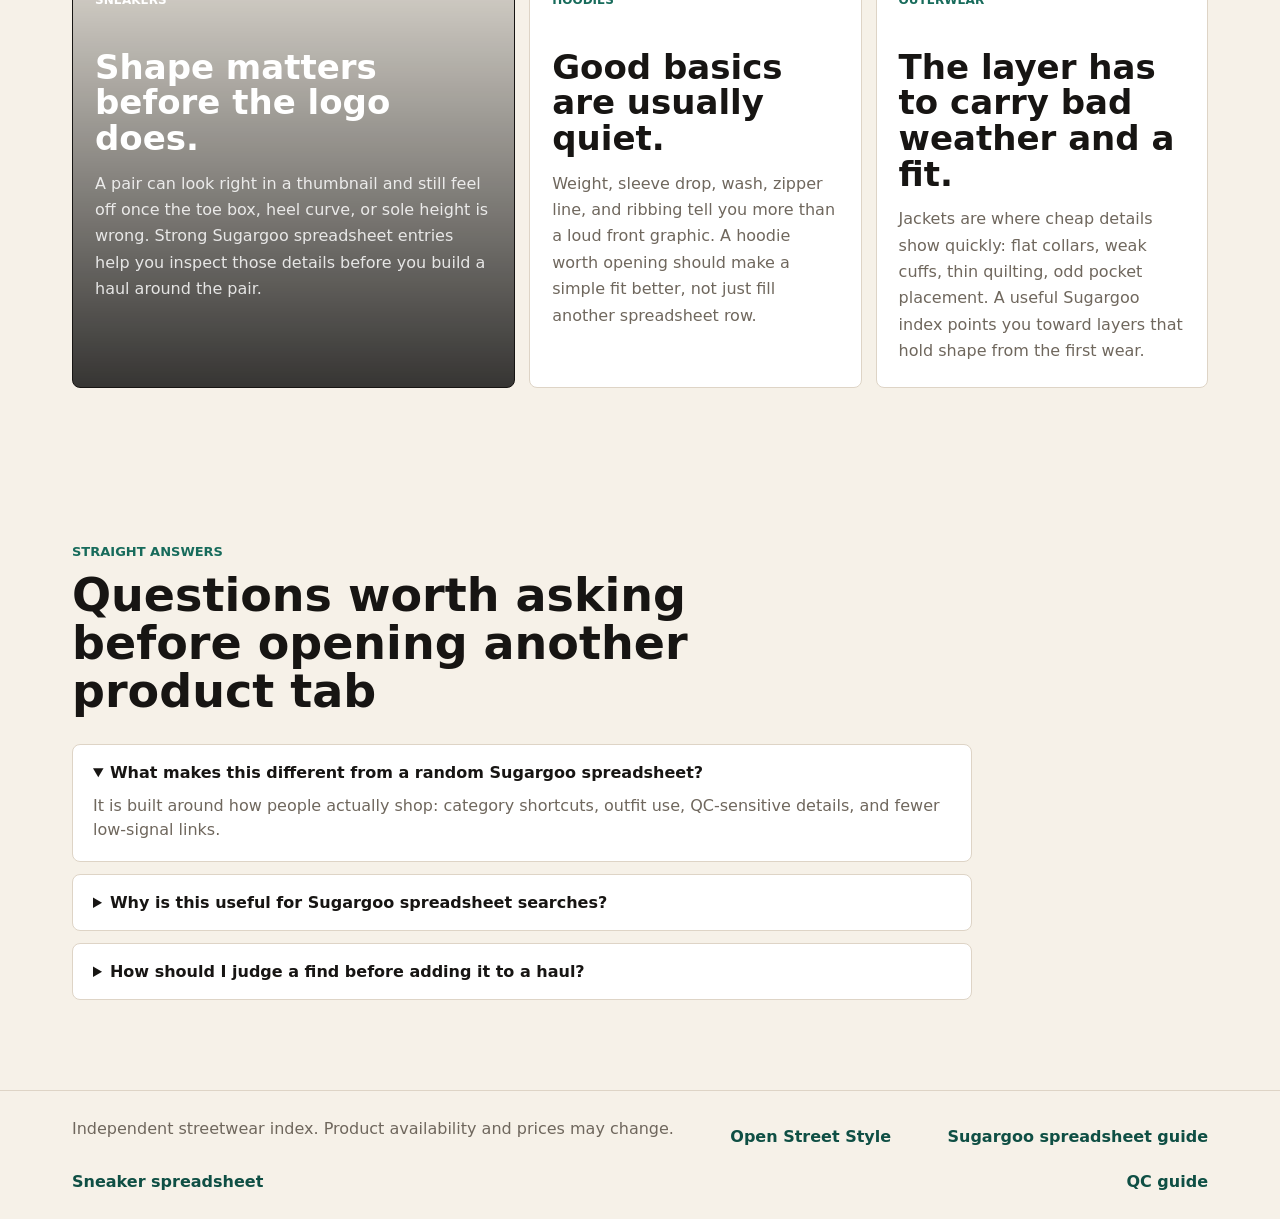
==== commit dc78b931: "add sneaker spreadsheet index page" ====
--- a/index.html
+++ b/index.html
@@ -130,6 +130,7 @@
       <nav class="nav" aria-label="Main navigation">
         <a href="#home" data-i18n="navHome">Home</a>
         <a href="/sugargoo-spreadsheet/">Spreadsheet</a>
+        <a href="/sneakers/">Sneakers</a>
         <a href="/qc-guide/">QC Guide</a>
         <a href="#categories" data-i18n="navCategories">Categories</a>
         <a href="#finds" data-i18n="navFinds">Finds</a>
@@ -221,9 +222,7 @@
         <div class="category-grid">
           <a
             class="category-card promo-link"
-            href="https://streetstyle.maisonlooks.com/en?categorySlug=sneakers"
-            target="_blank"
-            rel="noopener sponsored"
+            href="/sneakers/"
           >
             <span data-i18n="catSneakersLabel">Sneakers</span>
             <small data-i18n="catSneakers">Daily pairs, retro runners, skate shapes, and QC-sensitive soles</small>
@@ -356,6 +355,7 @@
         >Open Street Style</a
       >
       <a href="/sugargoo-spreadsheet/">Sugargoo spreadsheet guide</a>
+      <a href="/sneakers/">Sneaker spreadsheet</a>
       <a href="/qc-guide/">QC guide</a>
     </footer>
   </body>
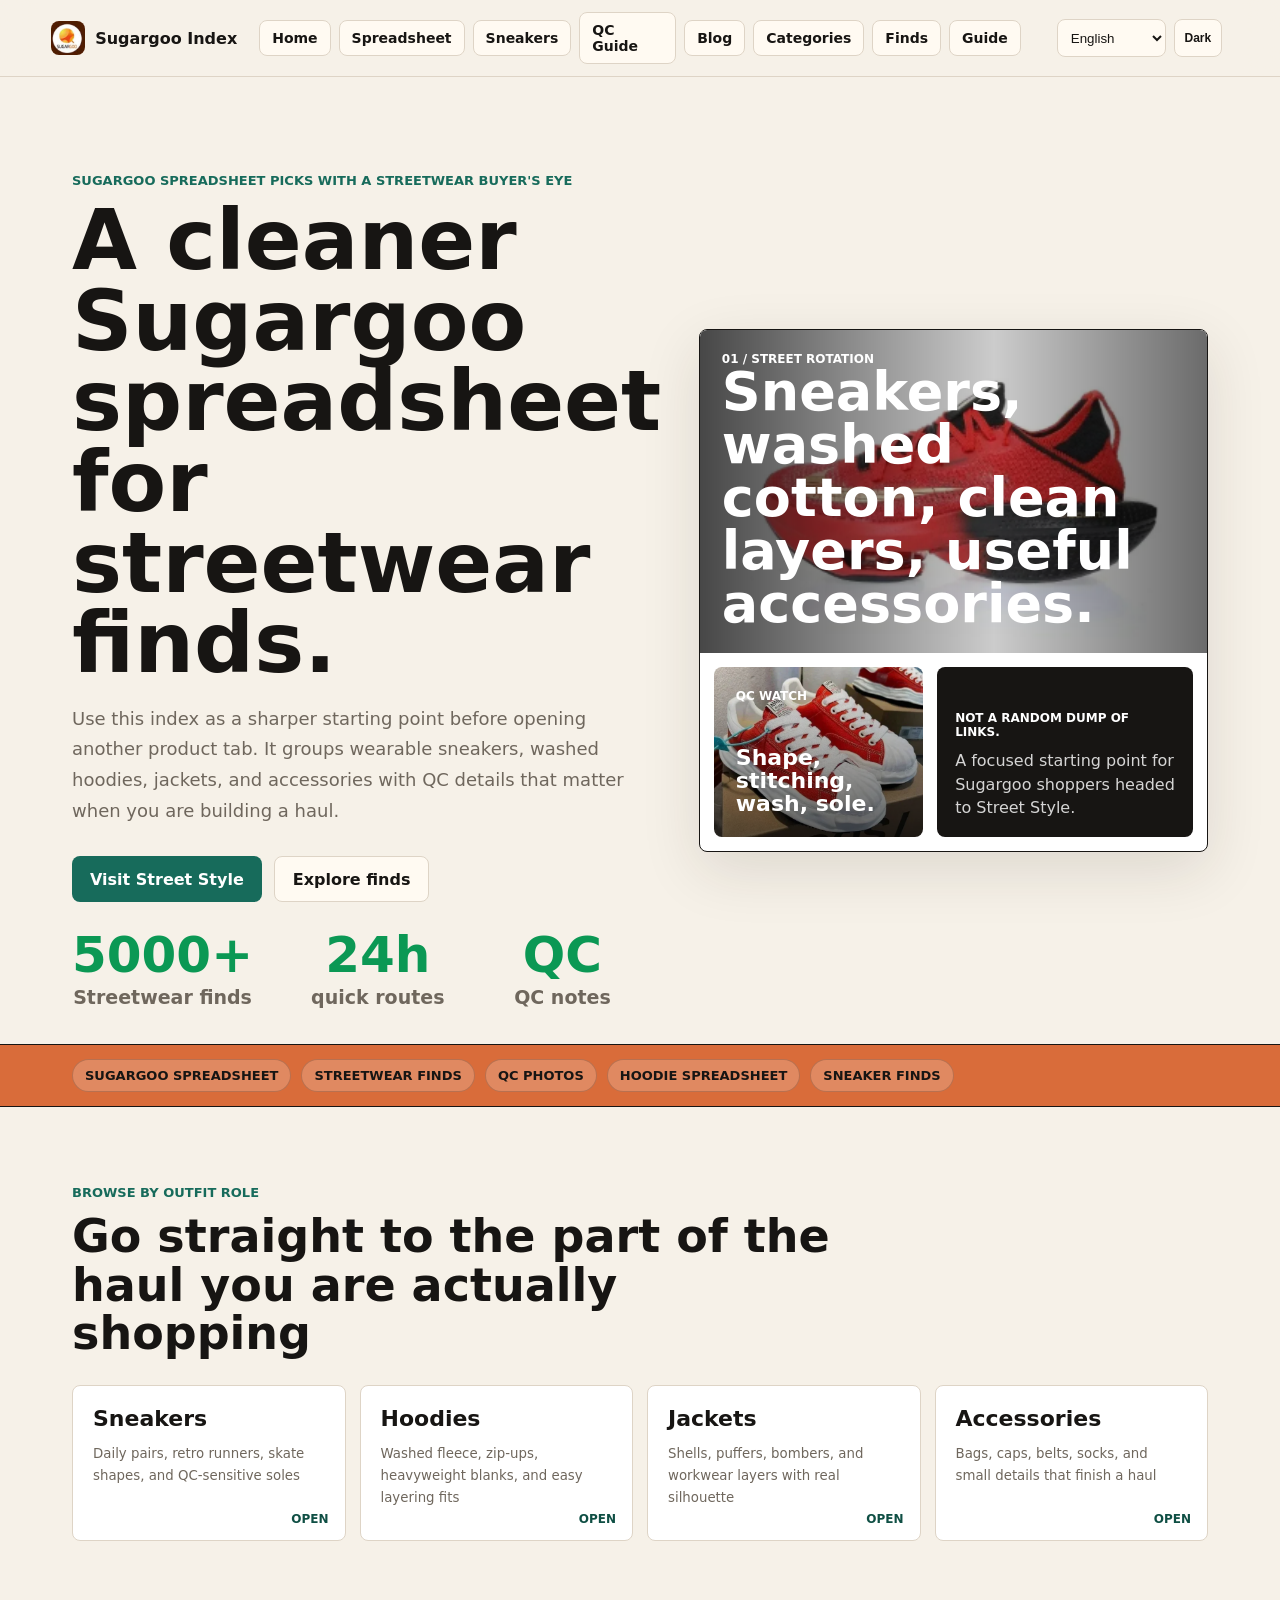
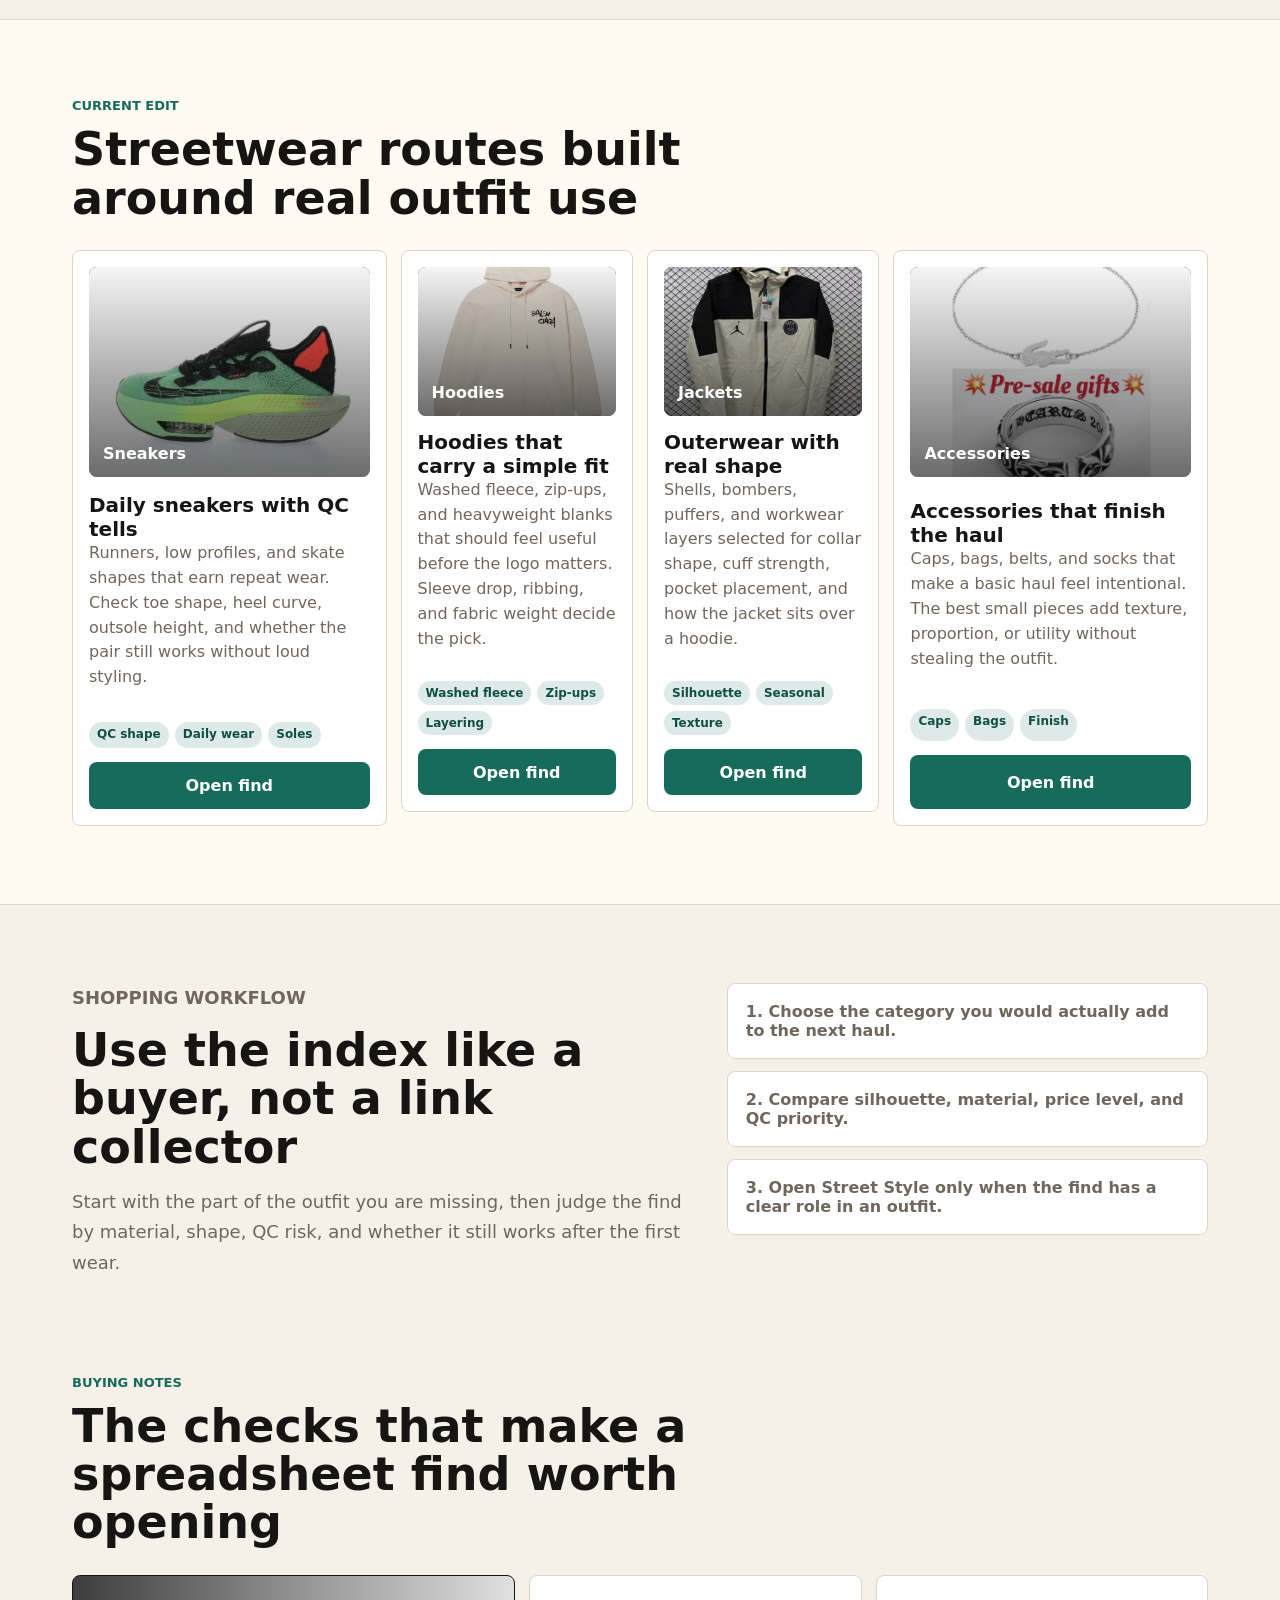
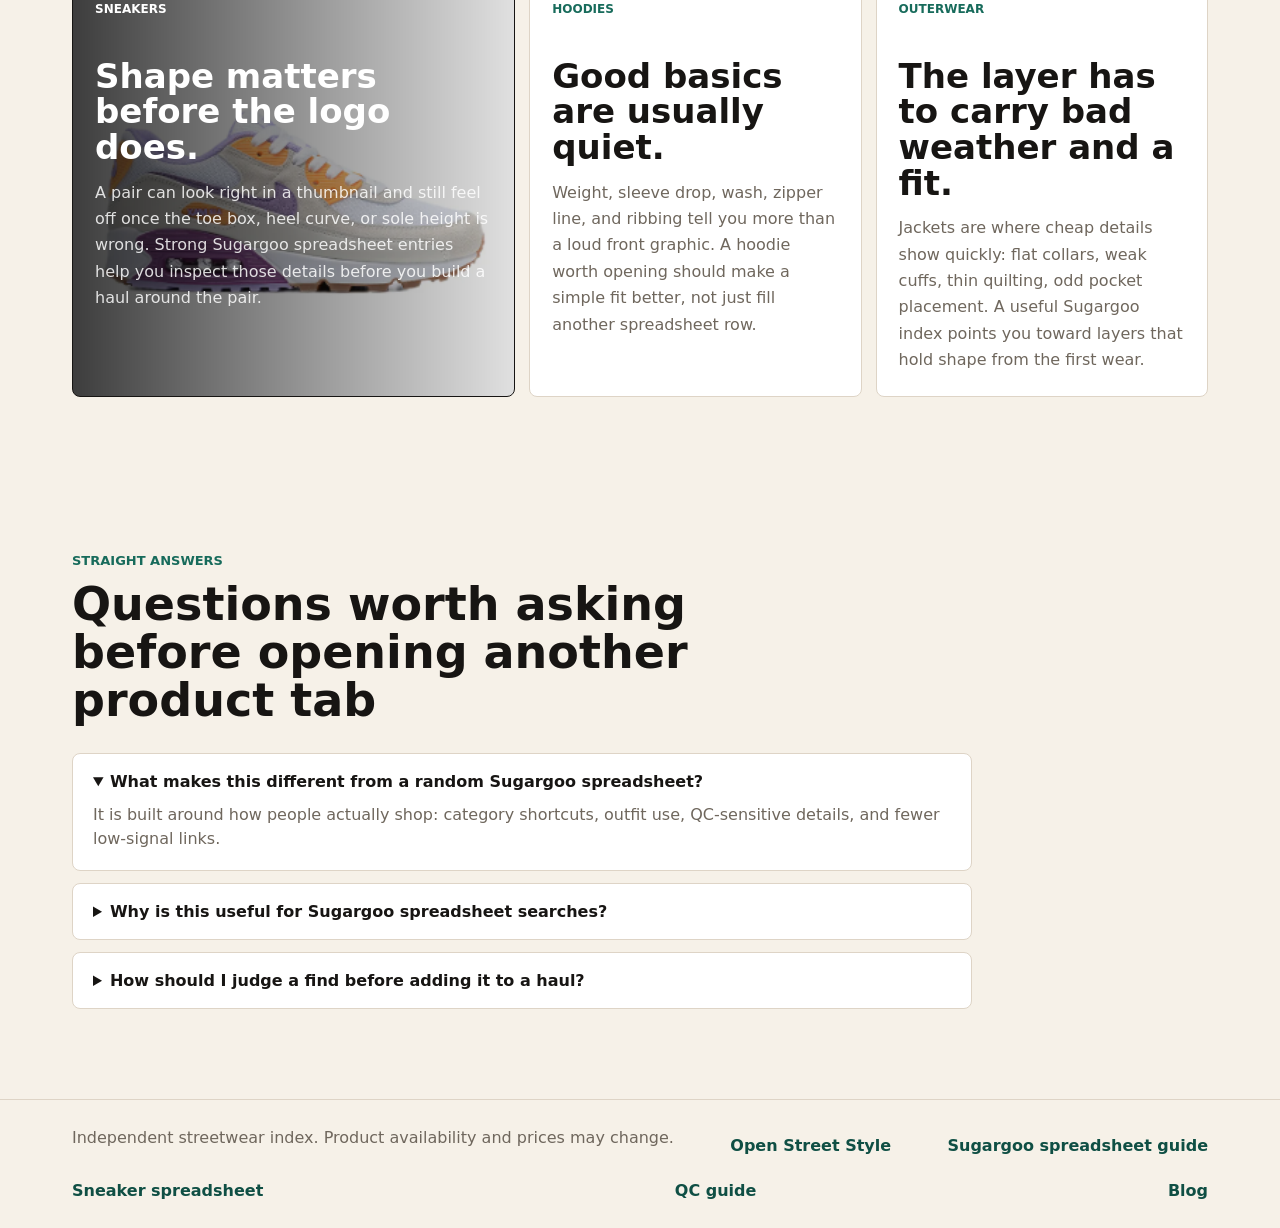
==== commit fcc4eaf7: "add blog route and improve sugargoo spreadsheet seo" ====
--- a/index.html
+++ b/index.html
@@ -117,7 +117,7 @@
   </head>
   <body>
     <header class="site-header" id="home">
-      <a class="brand" href="#home" aria-label="Sugargoo Spreadsheet home">
+      <a class="brand" href="/" aria-label="Sugargoo Spreadsheet home">
         <img
           class="brand-logo"
           src="assets/sugargoo.png"
@@ -128,13 +128,14 @@
         <span>Sugargoo Index</span>
       </a>
       <nav class="nav" aria-label="Main navigation">
-        <a href="#home" data-i18n="navHome">Home</a>
+        <a href="/" data-i18n="navHome">Home</a>
         <a href="/sugargoo-spreadsheet/">Spreadsheet</a>
         <a href="/sneakers/">Sneakers</a>
         <a href="/qc-guide/">QC Guide</a>
-        <a href="#categories" data-i18n="navCategories">Categories</a>
-        <a href="#finds" data-i18n="navFinds">Finds</a>
-        <a href="#guide" data-i18n="navGuide">Guide</a>
+        <a href="/blog/">Blog</a>
+        <a href="/categories/" data-i18n="navCategories">Categories</a>
+        <a href="/finds/" data-i18n="navFinds">Finds</a>
+        <a href="/guide/" data-i18n="navGuide">Guide</a>
       </nav>
       <div class="header-actions">
         <select id="languageSelect" class="select" aria-label="Select language">
@@ -171,7 +172,7 @@
             >
               Visit Street Style
             </a>
-            <a class="button secondary" href="#finds" data-i18n="heroSecondary">Explore finds</a>
+            <a class="button secondary" href="/finds/" data-i18n="heroSecondary">Explore finds</a>
           </div>
           <dl class="metrics" aria-label="Site highlights">
             <div>
@@ -188,13 +189,13 @@
             </div>
           </dl>
         </div>
-        <div class="hero-visual" role="img" aria-label="Sugargoo spreadsheet streetwear lookbook preview">
-          <div class="lookbook-card lookbook-main">
+        <div class="hero-visual" role="img" aria-label="Sugargoo spreadsheet red sneaker find preview">
+          <div class="lookbook-card lookbook-main home-sneaker-preview">
             <span data-i18n="visualMainLabel">01 / Street rotation</span>
             <strong data-i18n="visualMainTitle">Sneakers, washed cotton, clean layers, useful accessories.</strong>
           </div>
           <div class="lookbook-row">
-            <div class="lookbook-card lookbook-small">
+            <div class="lookbook-card lookbook-small home-qc-preview">
               <span data-i18n="visualSmallLabel">QC watch</span>
               <strong data-i18n="visualSmallTitle">Shape, stitching, wash, sole.</strong>
             </div>
@@ -357,6 +358,7 @@
       <a href="/sugargoo-spreadsheet/">Sugargoo spreadsheet guide</a>
       <a href="/sneakers/">Sneaker spreadsheet</a>
       <a href="/qc-guide/">QC guide</a>
+      <a href="/blog/">Blog</a>
     </footer>
   </body>
 </html>
--- a/styles.css
+++ b/styles.css
@@ -257,9 +257,15 @@
   padding: 22px;
   color: #fff;
   background:
-    linear-gradient(180deg, rgba(0, 0, 0, 0.08), rgba(0, 0, 0, 0.72)),
-    url("https://images.unsplash.com/photo-1529139574466-a303027c1d8b?auto=format&fit=crop&w=1100&q=80") center /
-      cover;
+    linear-gradient(90deg, rgba(0, 0, 0, 0.72), rgba(0, 0, 0, 0.2) 58%, rgba(0, 0, 0, 0.58)),
+    url("/assets/lookbook-red-sneaker.png") center / cover no-repeat;
+}
+
+.home-sneaker-preview {
+  color: #fff;
+  background:
+    linear-gradient(90deg, rgba(0, 0, 0, 0.72), rgba(0, 0, 0, 0.2) 58%, rgba(0, 0, 0, 0.58)),
+    url("/assets/lookbook-red-sneaker.png") center / cover no-repeat;
 }
 
 .lookbook-card span,
@@ -285,9 +291,15 @@
 .lookbook-small {
   min-height: 170px;
   background:
-    linear-gradient(180deg, rgba(0, 0, 0, 0.02), rgba(0, 0, 0, 0.7)),
-    url("https://images.unsplash.com/photo-1552346154-21d32810aba3?auto=format&fit=crop&w=700&q=80") center / cover;
-  border-radius: 8px;
+    linear-gradient(180deg, rgba(0, 0, 0, 0.04), rgba(0, 0, 0, 0.64)),
+    url("/assets/lookbook-red-canvas-sneakers.png") center / cover no-repeat;
+  border-radius: 8px;
+}
+
+.home-qc-preview {
+  background:
+    linear-gradient(180deg, rgba(0, 0, 0, 0.04), rgba(0, 0, 0, 0.64)),
+    url("/assets/lookbook-red-canvas-sneakers.png") center / cover no-repeat;
 }
 
 .lookbook-small strong {
@@ -348,7 +360,8 @@
 }
 
 .category-grid,
-.product-grid {
+.product-grid,
+.blog-grid {
   display: grid;
   grid-template-columns: repeat(4, minmax(0, 1fr));
   gap: 14px;
@@ -358,8 +371,13 @@
   grid-template-columns: 1.15fr 0.85fr 0.85fr 1.15fr;
 }
 
+.blog-grid {
+  grid-template-columns: repeat(3, minmax(0, 1fr));
+}
+
 .category-card,
 .product-card,
+.blog-card,
 details,
 .steps li {
   background: var(--surface-strong);
@@ -413,6 +431,49 @@
   padding: 16px;
 }
 
+.blog-card {
+  display: flex;
+  flex-direction: column;
+  min-height: 300px;
+  padding: 22px;
+}
+
+.blog-card span {
+  color: var(--accent);
+  font-size: 12px;
+  font-weight: 900;
+  text-transform: uppercase;
+}
+
+.blog-card h3 {
+  margin: 28px 0 12px;
+  font-size: clamp(22px, 3vw, 32px);
+  line-height: 1.08;
+}
+
+.blog-card p {
+  color: var(--muted);
+  line-height: 1.65;
+}
+
+.blog-card a {
+  margin-top: auto;
+  color: var(--accent-strong);
+  font-weight: 900;
+}
+
+.blog-hero-preview {
+  background:
+    linear-gradient(90deg, rgba(0, 0, 0, 0.72), rgba(0, 0, 0, 0.24) 58%, rgba(0, 0, 0, 0.6)),
+    url("/assets/find-jacket-white-black.png") center / cover no-repeat;
+}
+
+.blog-qc-preview {
+  background:
+    linear-gradient(180deg, rgba(0, 0, 0, 0.06), rgba(0, 0, 0, 0.66)),
+    url("/assets/find-hoodie-cream.png") center / cover no-repeat;
+}
+
 .product-card:nth-child(1),
 .product-card:nth-child(4) {
   grid-row: span 2;
@@ -500,8 +561,8 @@
 .notes-grid .note-feature {
   color: #fff;
   background:
-    linear-gradient(180deg, rgba(0, 0, 0, 0.12), rgba(0, 0, 0, 0.78)),
-    url("https://images.unsplash.com/photo-1542291026-7eec264c27ff?auto=format&fit=crop&w=900&q=80") center / cover;
+    linear-gradient(90deg, rgba(0, 0, 0, 0.76), rgba(0, 0, 0, 0.38) 58%, rgba(0, 0, 0, 0.12)),
+    url("/assets/note-sneaker-white-purple.png") center / cover;
   border-color: var(--text);
 }
 
@@ -606,7 +667,8 @@
   }
 
   .category-grid,
-  .product-grid {
+  .product-grid,
+  .blog-grid {
     grid-template-columns: repeat(2, minmax(0, 1fr));
   }
 
@@ -636,6 +698,7 @@
 
   .category-grid,
   .product-grid,
+  .blog-grid,
   .lookbook-row {
     grid-template-columns: 1fr;
   }
